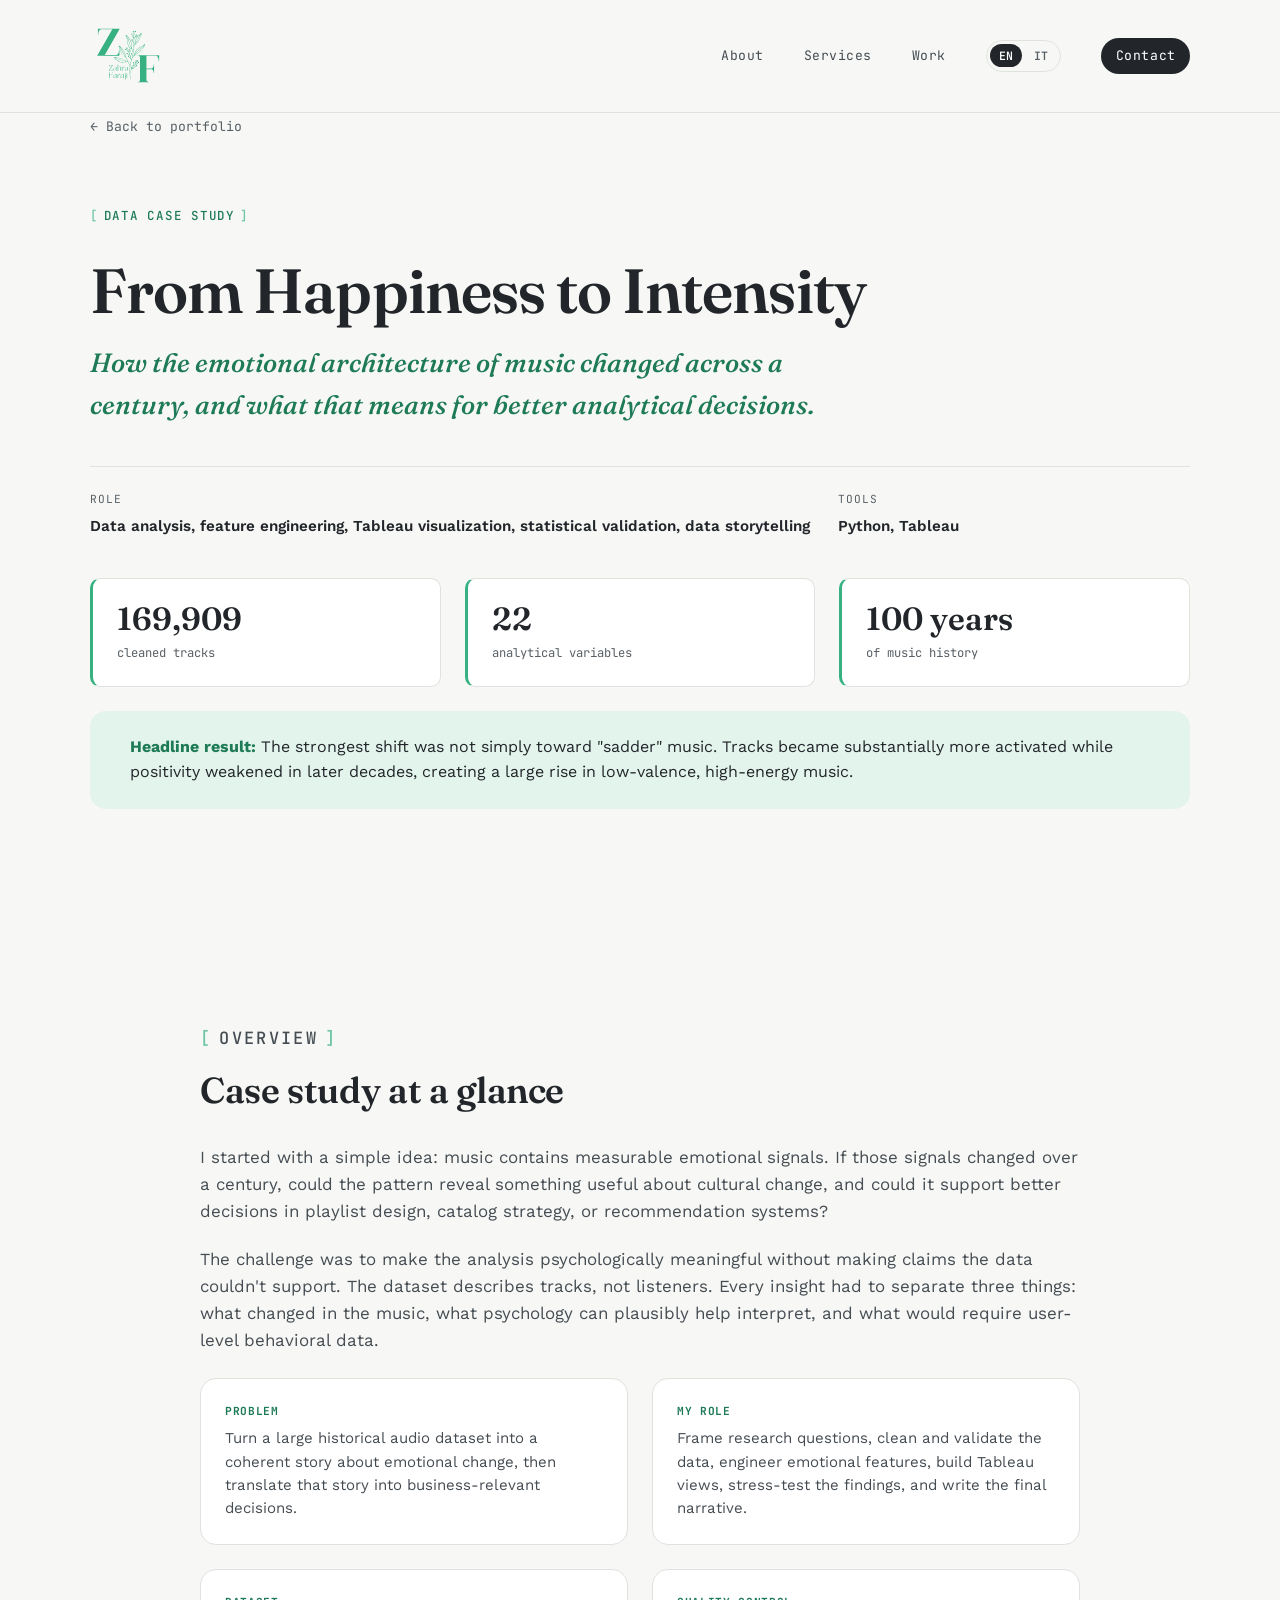
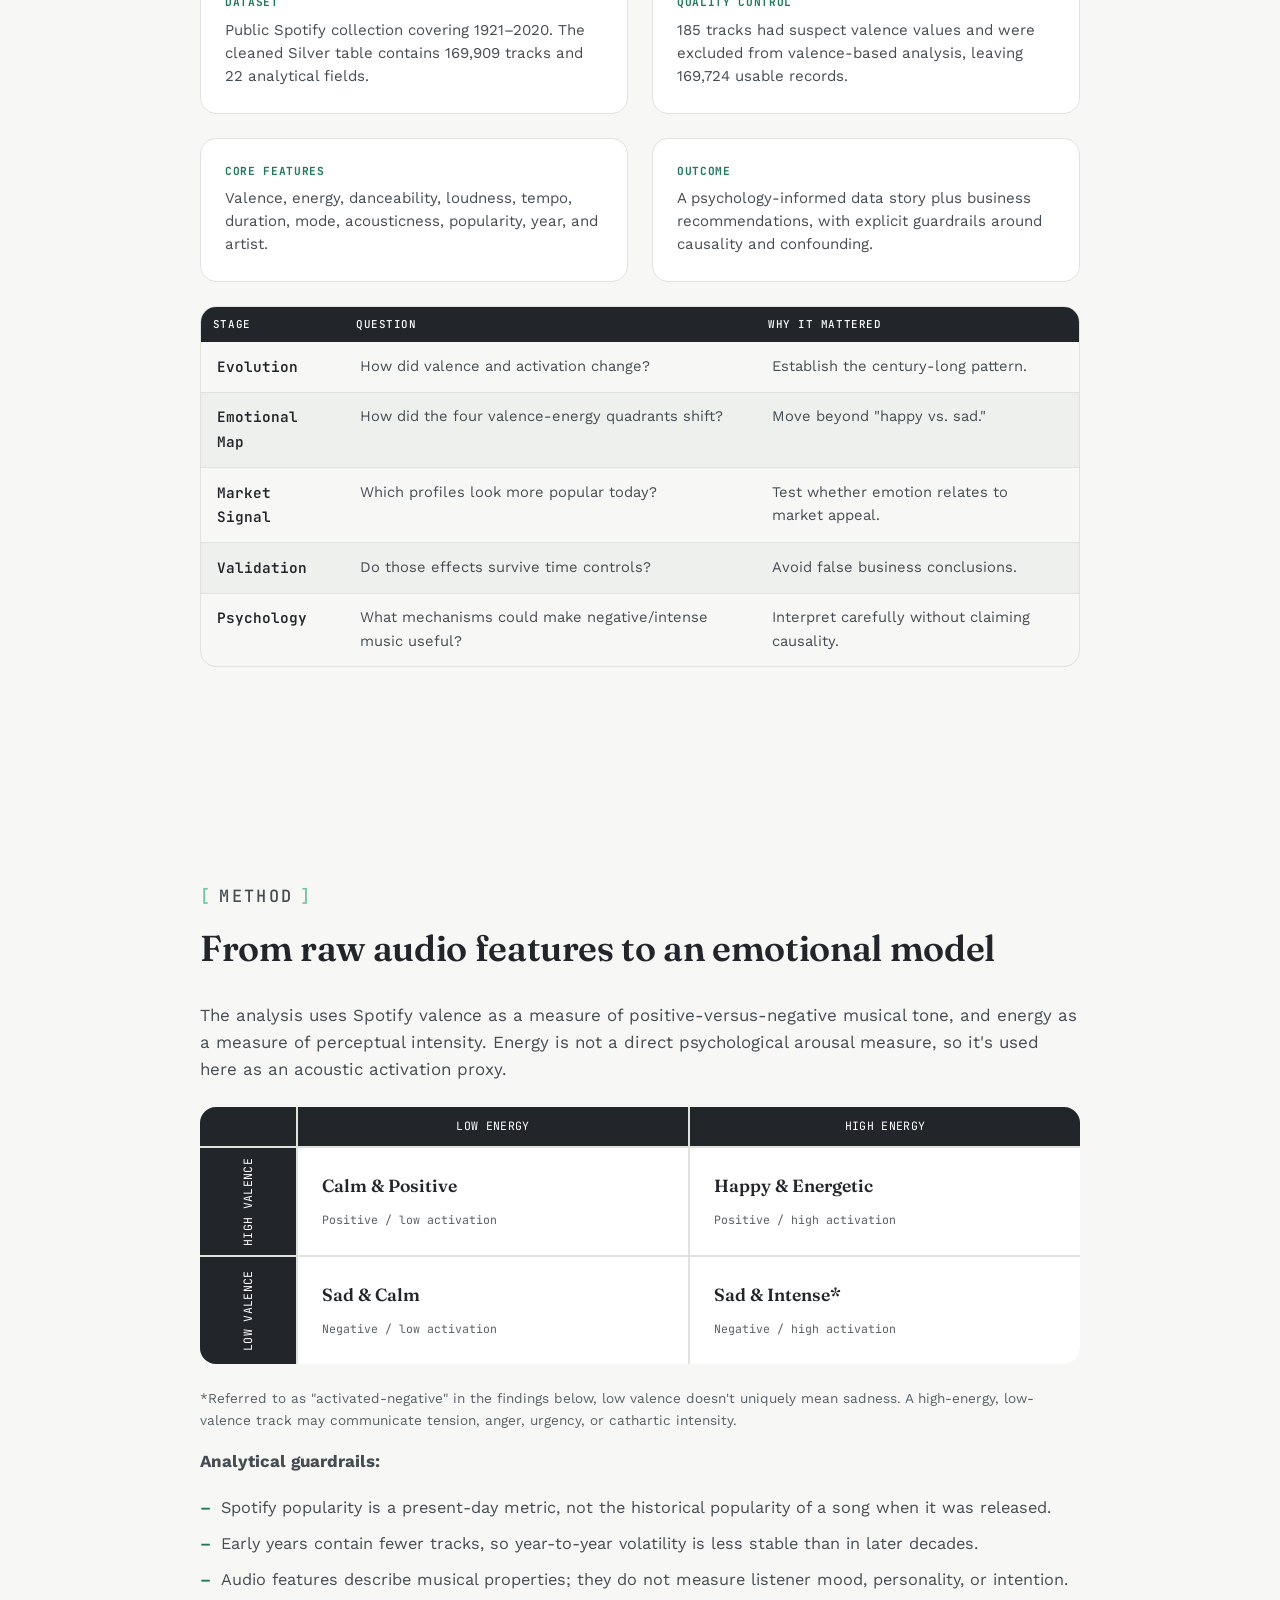
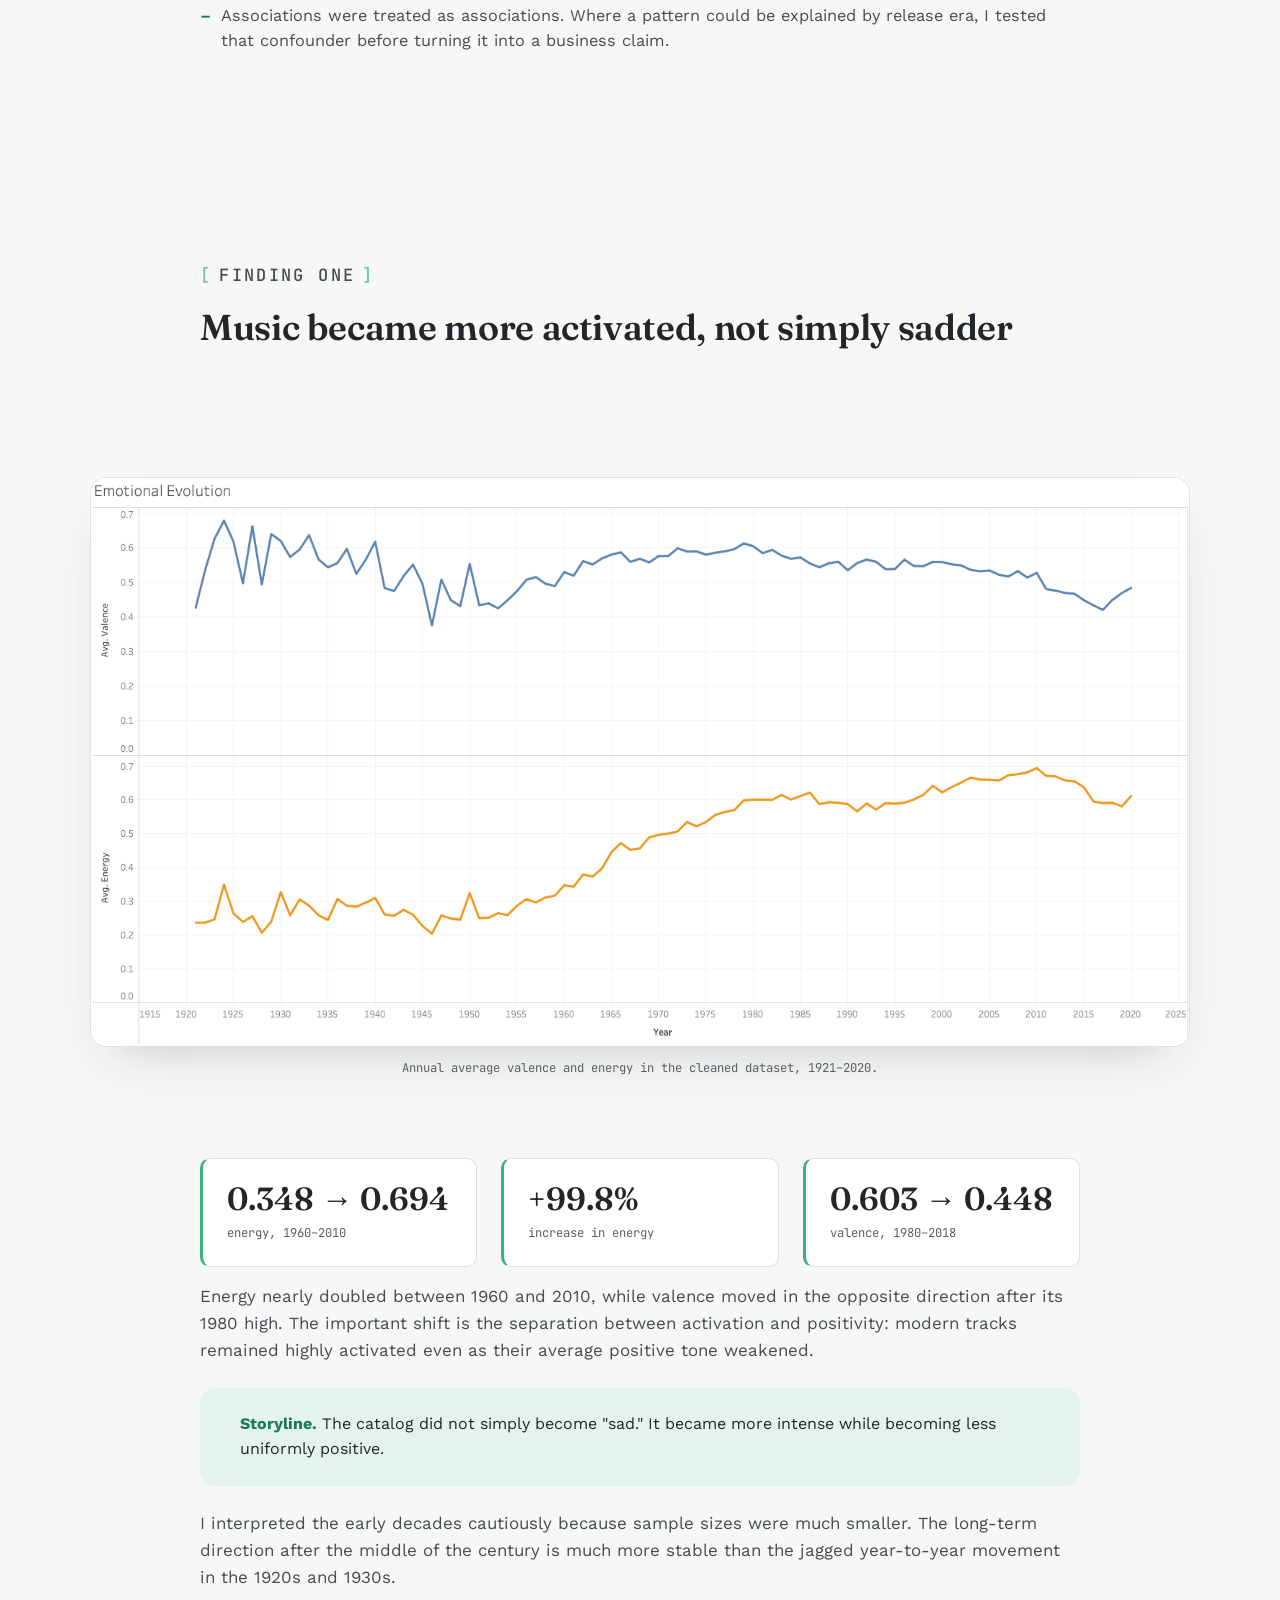
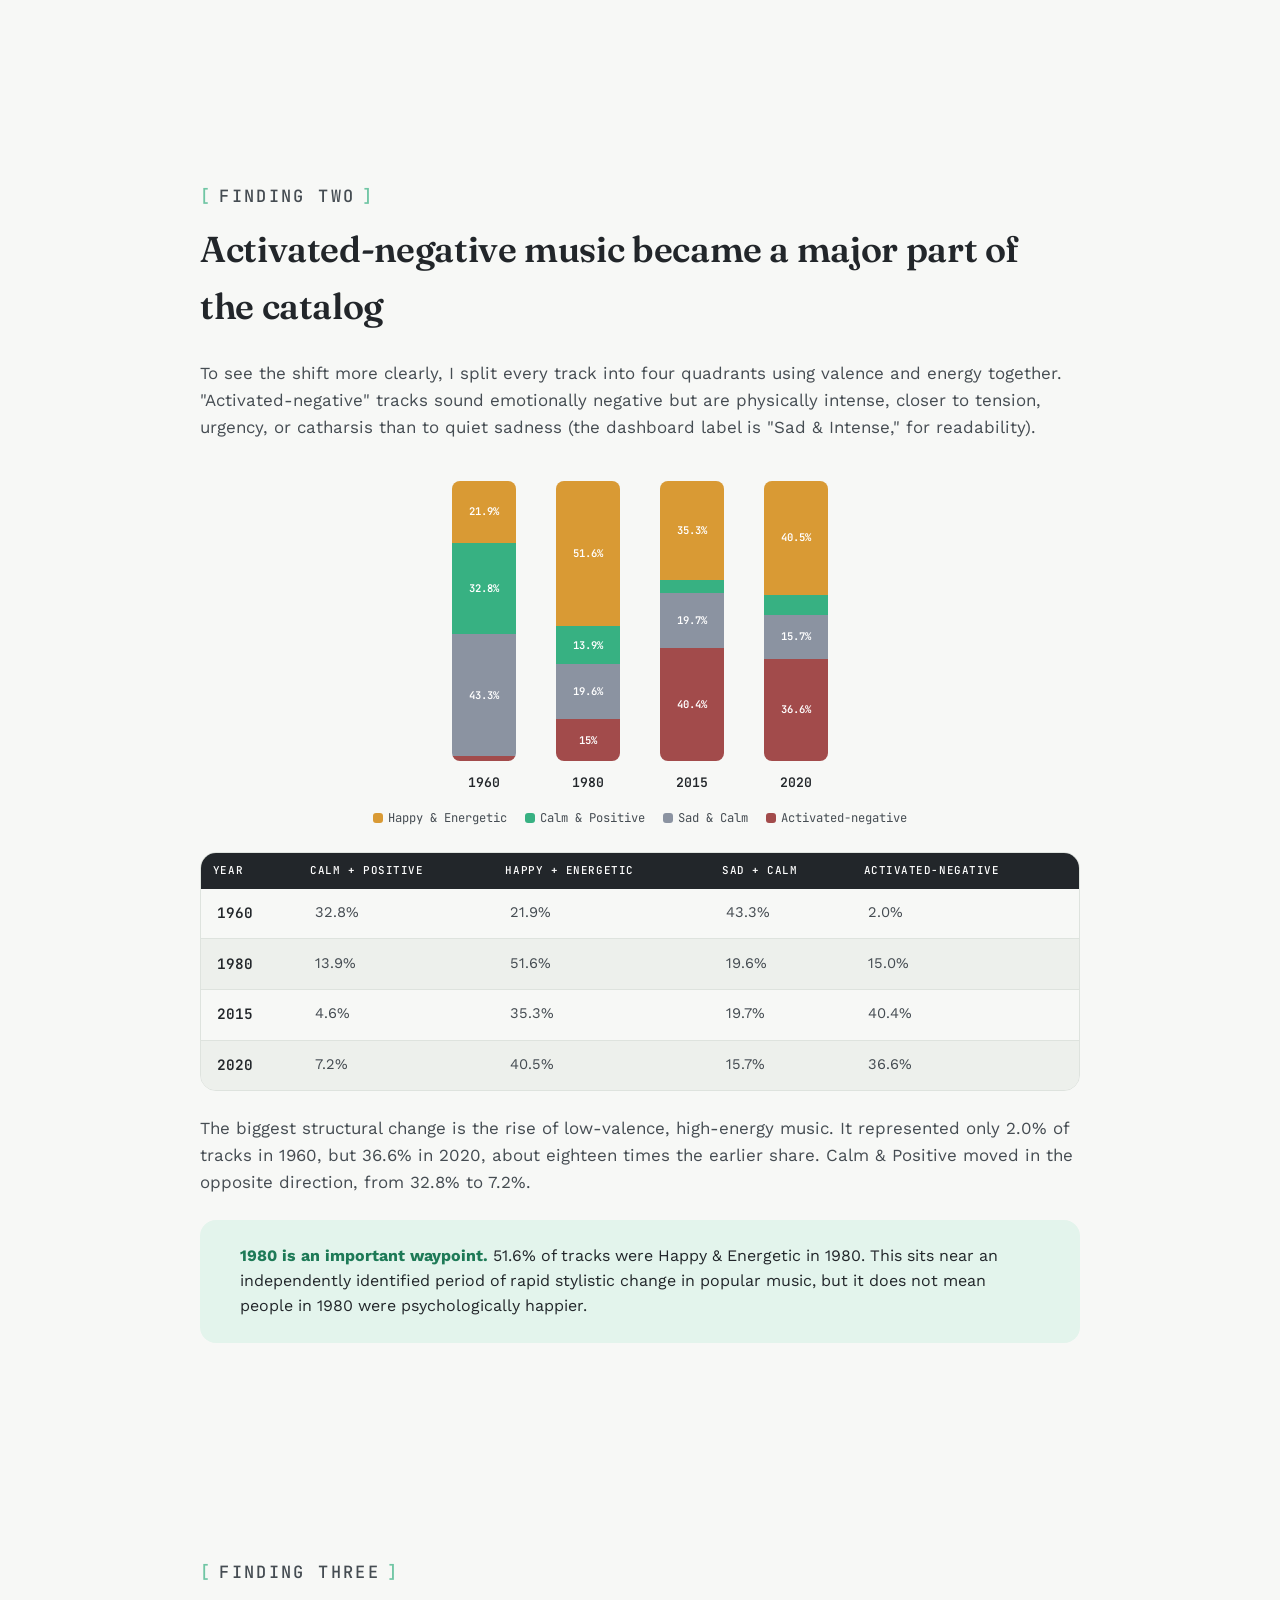
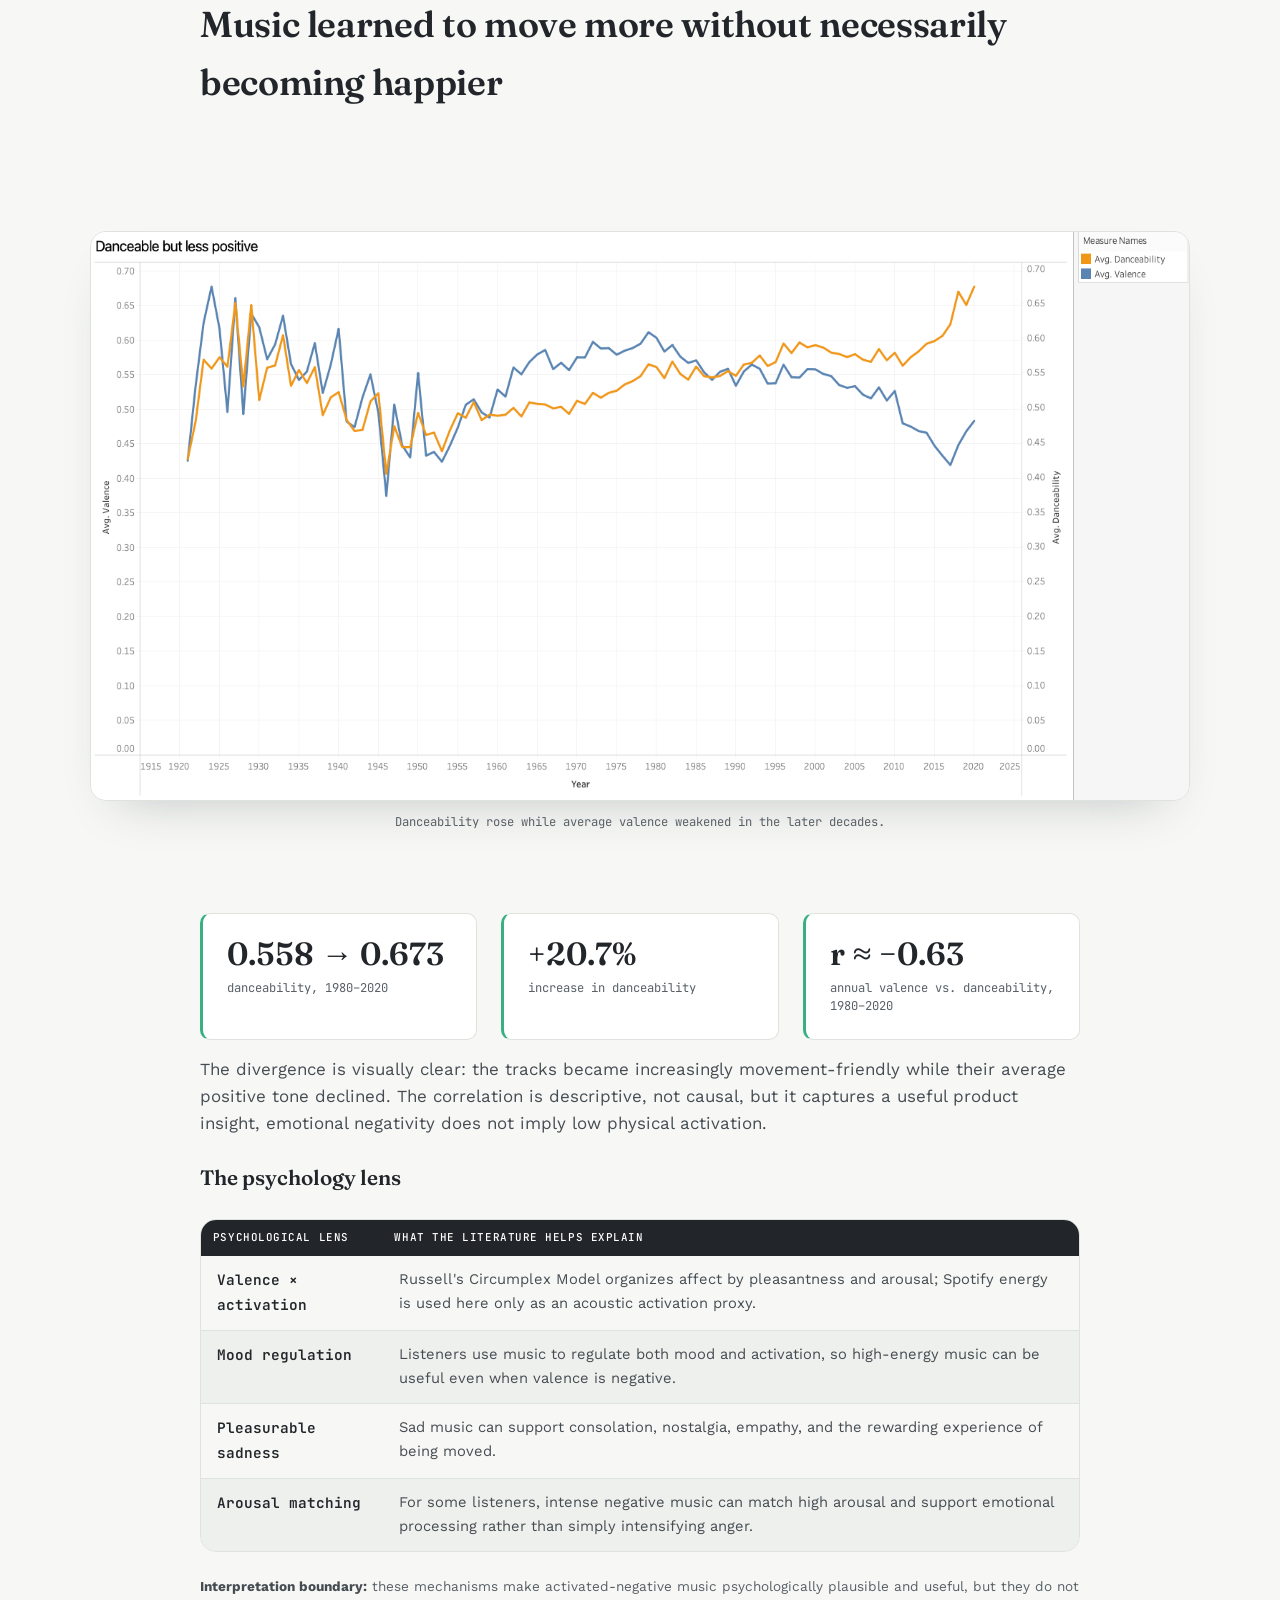
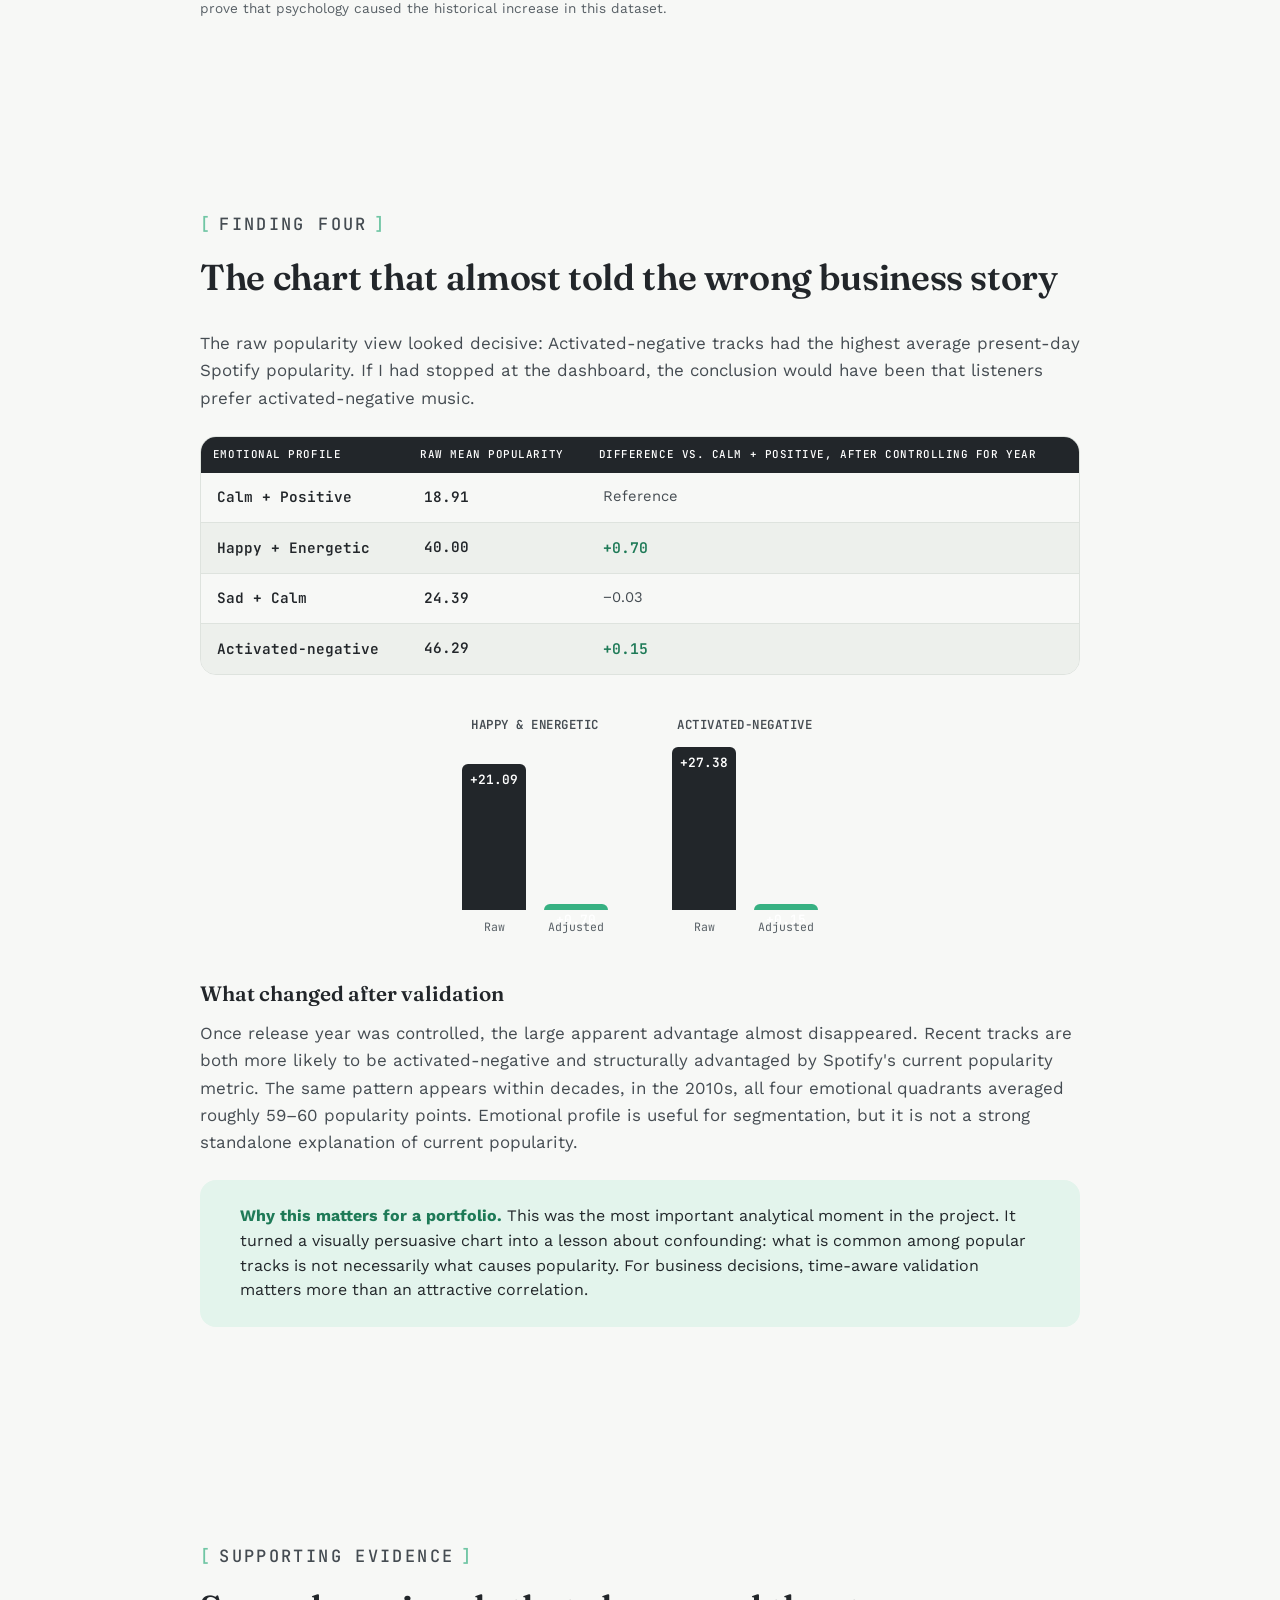
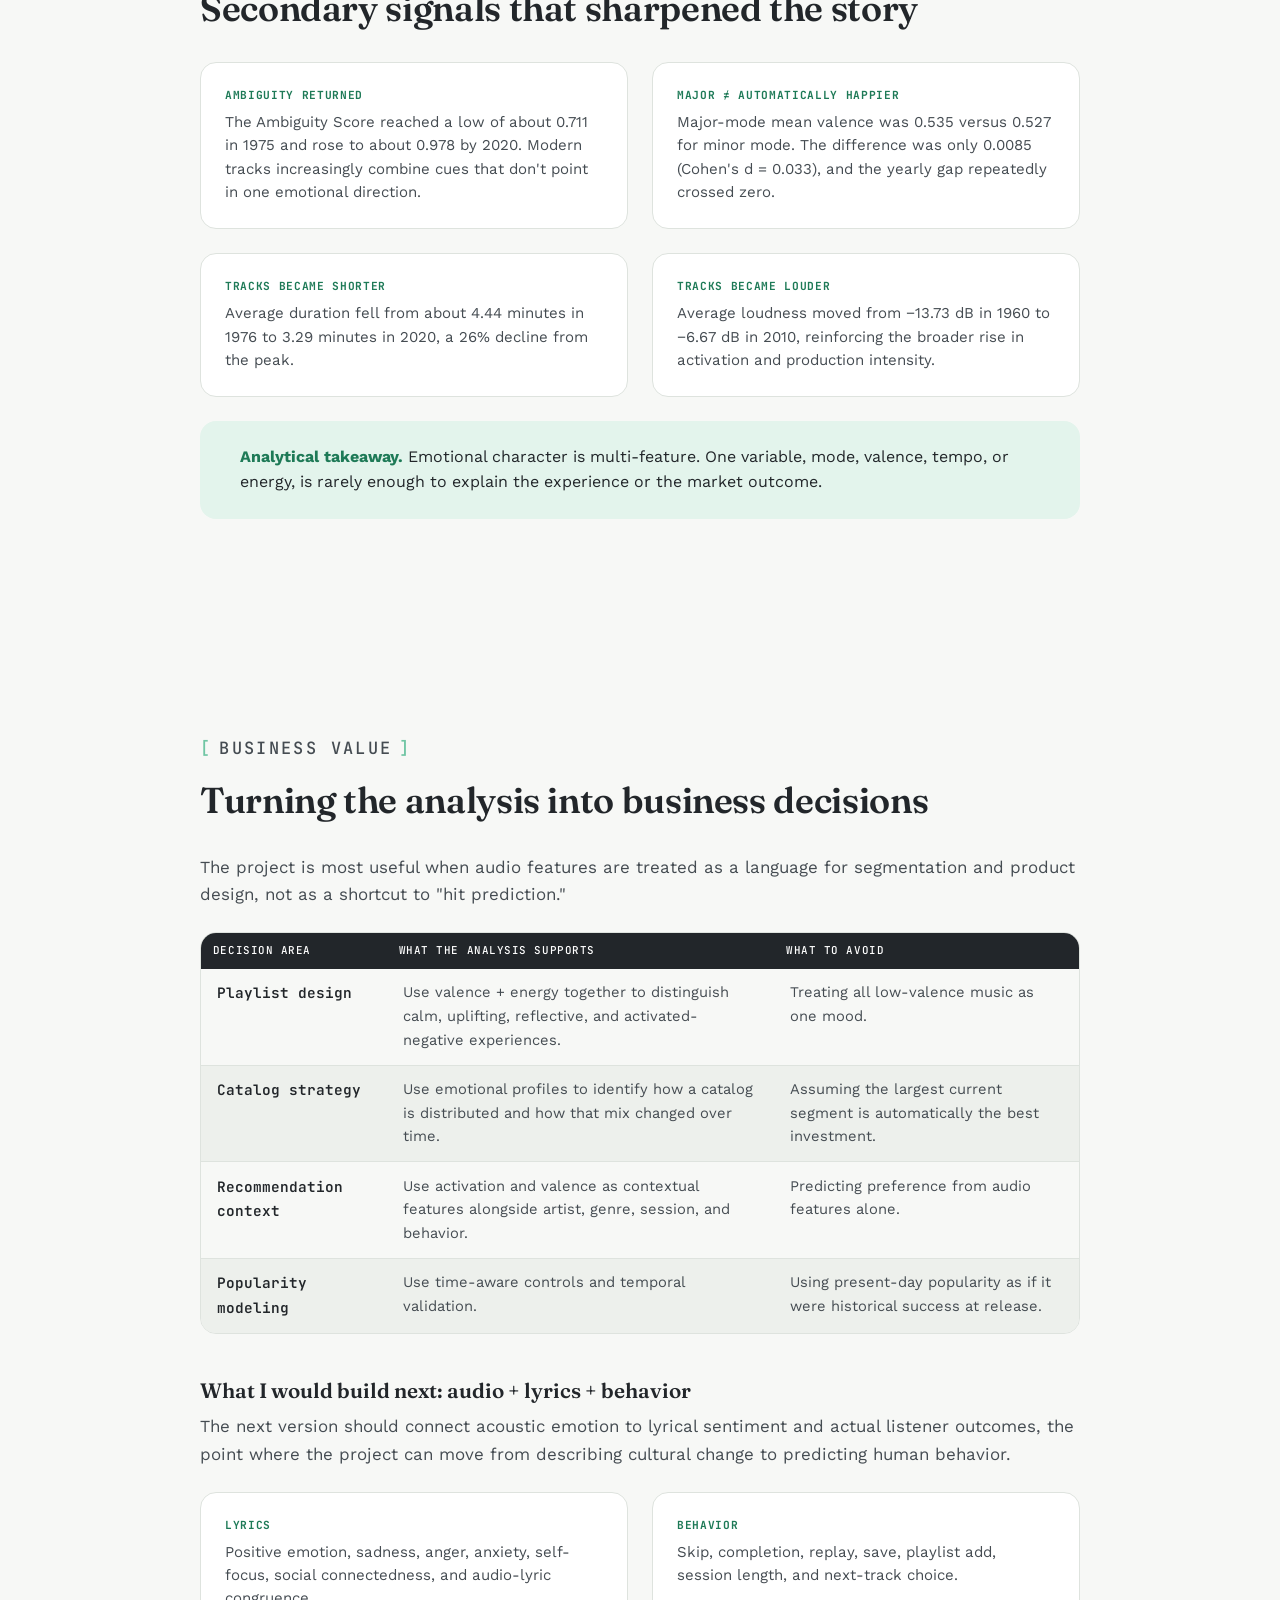
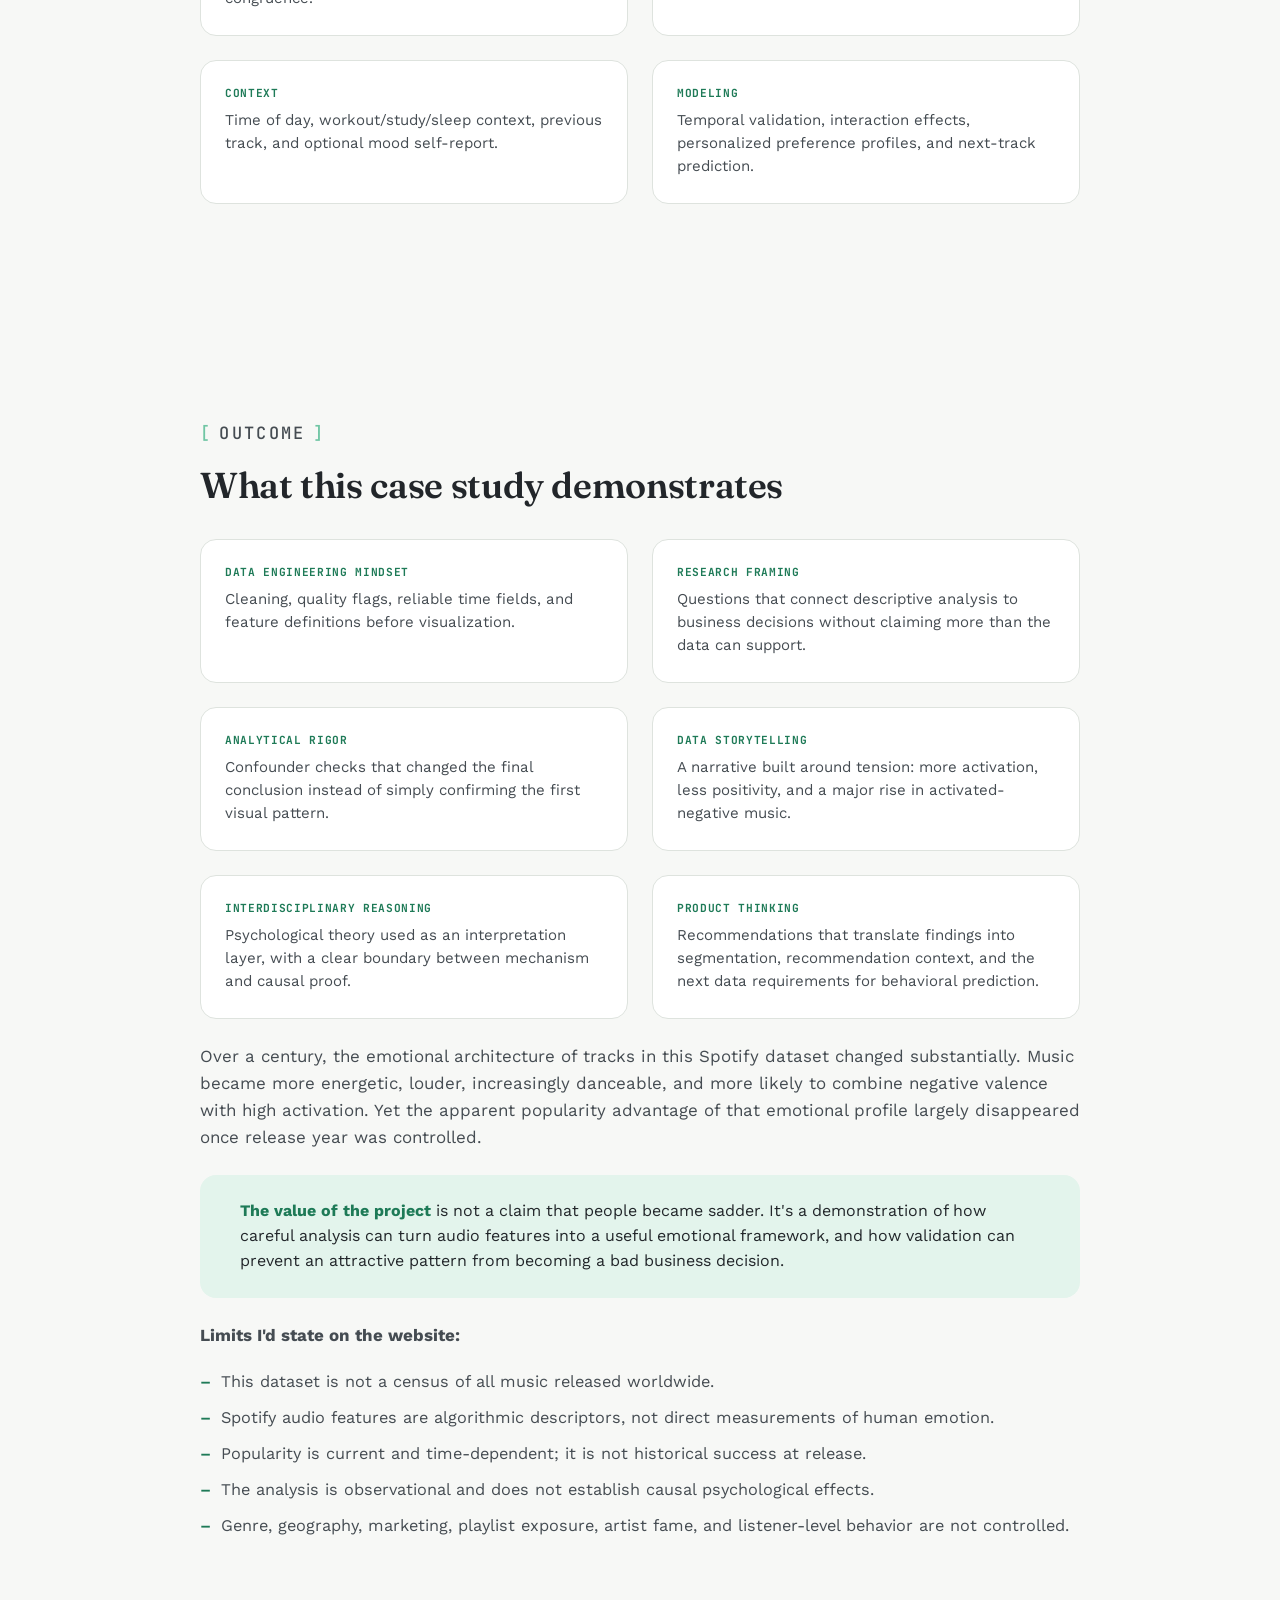
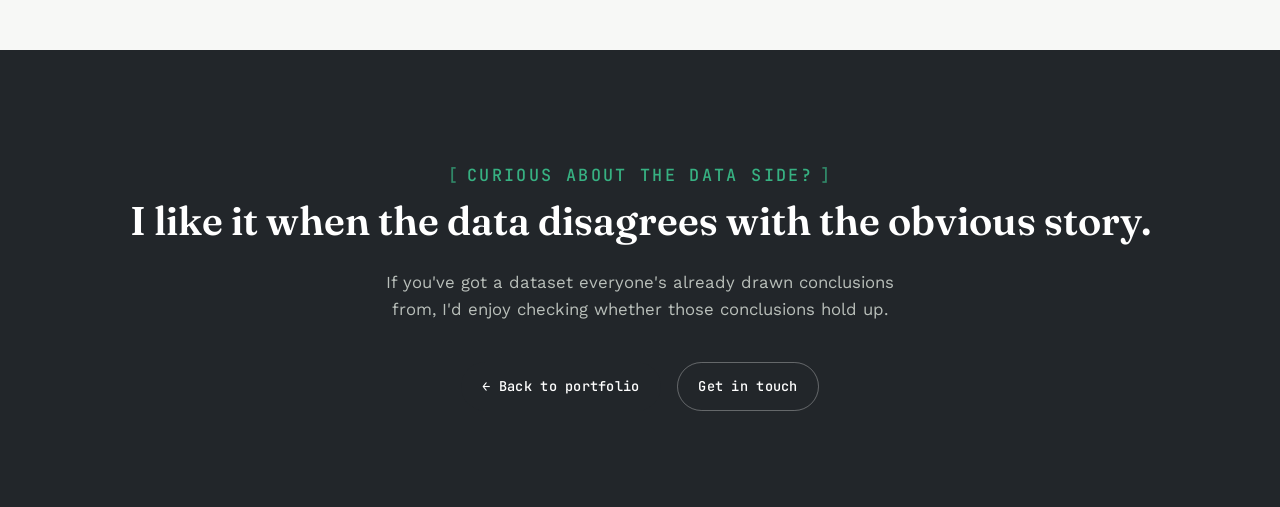
==== spotify-case-study.html @ 767cc5f0 "add files" ====
<!DOCTYPE html>
<html lang="en">
<head>
<meta charset="UTF-8">
<meta name="viewport" content="width=device-width, initial-scale=1.0">
<title>From Happiness to Intensity — Zahra Farajihormozi</title>
<meta name="description" content="Data case study: a century of Spotify audio features reveals how music's emotional profile changed, and why the obvious popularity story is wrong. By Zahra Farajihormozi.">
<link rel="preconnect" href="https://fonts.googleapis.com">
<link rel="preconnect" href="https://fonts.gstatic.com" crossorigin>
<link href="https://fonts.googleapis.com/css2?family=Fraunces:ital,opsz,wght@0,9..144,400;0,9..144,500;0,9..144,600;0,9..144,700;1,9..144,400;1,9..144,500&family=Work+Sans:wght@400;500;600;700&family=JetBrains+Mono:wght@400;500;600&family=Bonheur+Royale&display=swap" rel="stylesheet">
<link rel="stylesheet" href="css/style.css">
<link rel="stylesheet" href="css/case-study.css">
</head>
<body>

<header class="site-nav">
  <div class="nav-row">
    <a href="index.html" class="logo"><img src="images/personal-logo.svg" alt="Personal Logo"></a>
    <nav class="links" id="navLinks">
      <a href="index.html#about" data-lang="en">About</a>
      <a href="index.html#about" data-lang="it">Chi Sono</a>
      <a href="index.html#services" data-lang="en">Services</a>
      <a href="index.html#services" data-lang="it">Servizi</a>
      <a href="index.html#work" data-lang="en">Work</a>
      <a href="index.html#work" data-lang="it">Progetti</a>
      <div class="lang-switch" role="group" aria-label="Language / Lingua">
        <button type="button" class="lang-btn is-active" data-lang-btn="en" aria-pressed="true">EN</button>
        <button type="button" class="lang-btn" data-lang-btn="it" aria-pressed="false">IT</button>
      </div>
      <a href="index.html#contact" class="nav-cta" data-lang="en">Contact</a>
      <a href="index.html#contact" class="nav-cta" data-lang="it">Contatti</a>
    </nav>
    <button class="nav-toggle" id="navToggle" aria-label="Toggle menu" aria-expanded="false"><span></span></button>
  </div>
</header>

<main id="top">
<div class="case-wide back-row">
  <a href="index.html#work" class="back-link" data-lang="en">← Back to portfolio</a>
  <a href="index.html#work" class="back-link" data-lang="it">← Torna al portfolio</a>
</div>

<section class="case-hero">
  <div class="case-wide">
    <div data-lang="en">
      <p class="eyebrow">Data Case Study</p>
      <h1>From Happiness to Intensity</h1>
      <p class="case-dek">How the emotional architecture of music changed across a century, and what that means for better analytical decisions.</p>
      <div class="case-meta">
        <div><span>Role</span><strong>Data analysis, feature engineering, Tableau visualization, statistical validation, data storytelling</strong></div>
        <div><span>Tools</span><strong>Python, Tableau</strong></div>
      </div>
      <div class="data-stats">
        <div class="data-stat"><div class="num">169,909</div><div class="label">cleaned tracks</div></div>
        <div class="data-stat"><div class="num">22</div><div class="label">analytical variables</div></div>
        <div class="data-stat"><div class="num">100 years</div><div class="label">of music history</div></div>
      </div>
      <div class="callout">
        <strong>Headline result:</strong> The strongest shift was not simply toward "sadder" music. Tracks became substantially more activated while positivity weakened in later decades, creating a large rise in low-valence, high-energy music.
      </div>
    </div>
    <div data-lang="it">
      <p class="eyebrow">Caso di Studio sui Dati</p>
      <h1>Dalla Felicità all'Intensità</h1>
      <p class="case-dek">Come è cambiata l'architettura emotiva della musica nell'arco di un secolo, e cosa significa per decisioni analitiche migliori.</p>
      <div class="case-meta">
        <div><span>Ruolo</span><strong>Analisi Dati, feature engineering, visualizzazione Tableau, validazione statistica, data storytelling</strong></div>
        <div><span>Strumenti</span><strong>Python, Tableau</strong></div>
      </div>
      <div class="data-stats">
        <div class="data-stat"><div class="num">169.909</div><div class="label">brani puliti</div></div>
        <div class="data-stat"><div class="num">22</div><div class="label">variabili analitiche</div></div>
        <div class="data-stat"><div class="num">100 anni</div><div class="label">di storia della musica</div></div>
      </div>
      <div class="callout">
        <strong>Risultato principale:</strong> Il cambiamento più forte non è stato semplicemente verso una musica "più triste". I brani sono diventati molto più attivati mentre la positività si indeboliva nei decenni più recenti, creando una forte crescita della musica a bassa valence e alta energy.
      </div>
    </div>
  </div>
</section>
<!-- SECTION: OVERVIEW -->
<div class="case-article">
<section class="case-section" id="overview">
  <div data-lang="en">
    <p class="eyebrow">Overview</p>
    <h2>Case study at a glance</h2>
    <p>I started with a simple idea: music contains measurable emotional signals. If those signals changed over a century, could the pattern reveal something useful about cultural change, and could it support better decisions in playlist design, catalog strategy, or recommendation systems?</p>
    <p>The challenge was to make the analysis psychologically meaningful without making claims the data couldn't support. The dataset describes tracks, not listeners. Every insight had to separate three things: what changed in the music, what psychology can plausibly help interpret, and what would require user-level behavioral data.</p>
    <div class="info-grid">
      <div class="info-card"><h5>Problem</h5><p>Turn a large historical audio dataset into a coherent story about emotional change, then translate that story into business-relevant decisions.</p></div>
      <div class="info-card"><h5>My Role</h5><p>Frame research questions, clean and validate the data, engineer emotional features, build Tableau views, stress-test the findings, and write the final narrative.</p></div>
      <div class="info-card"><h5>Dataset</h5><p>Public Spotify collection covering 1921–2020. The cleaned Silver table contains 169,909 tracks and 22 analytical fields.</p></div>
      <div class="info-card"><h5>Quality Control</h5><p>185 tracks had suspect valence values and were excluded from valence-based analysis, leaving 169,724 usable records.</p></div>
      <div class="info-card"><h5>Core Features</h5><p>Valence, energy, danceability, loudness, tempo, duration, mode, acousticness, popularity, year, and artist.</p></div>
      <div class="info-card"><h5>Outcome</h5><p>A psychology-informed data story plus business recommendations, with explicit guardrails around causality and confounding.</p></div>
    </div>
    <div class="table-wrap">
      <table class="data-table">
        <thead><tr><th>Stage</th><th>Question</th><th>Why It Mattered</th></tr></thead>
        <tbody>
          <tr><td><strong>Evolution</strong></td><td>How did valence and activation change?</td><td>Establish the century-long pattern.</td></tr>
          <tr><td><strong>Emotional Map</strong></td><td>How did the four valence-energy quadrants shift?</td><td>Move beyond "happy vs. sad."</td></tr>
          <tr><td><strong>Market Signal</strong></td><td>Which profiles look more popular today?</td><td>Test whether emotion relates to market appeal.</td></tr>
          <tr><td><strong>Validation</strong></td><td>Do those effects survive time controls?</td><td>Avoid false business conclusions.</td></tr>
          <tr><td><strong>Psychology</strong></td><td>What mechanisms could make negative/intense music useful?</td><td>Interpret carefully without claiming causality.</td></tr>
        </tbody>
      </table>
    </div>
  </div>
  <div data-lang="it">
    <p class="eyebrow">Panoramica</p>
    <h2>Il caso di studio in breve</h2>
    <p>Sono partita da un'idea semplice: la musica contiene segnali emotivi misurabili. Se questi segnali fossero cambiati nell'arco di un secolo, lo schema avrebbe potuto rivelare qualcosa di utile sul cambiamento culturale, magari a supporto di decisioni migliori nella progettazione di playlist, nella strategia di catalogo o nei sistemi di raccomandazione.</p>
    <p>La sfida era rendere l'analisi psicologicamente significativa senza fare affermazioni che i dati non potessero sostenere. Il dataset descrive brani, non ascoltatori. Ogni risultato doveva quindi separare tre cose: cosa è cambiato nella musica, cosa la psicologia può plausibilmente aiutare a interpretare, e cosa richiederebbe dati comportamentali a livello di singolo utente.</p>
    <div class="info-grid">
      <div class="info-card"><h5>Problema</h5><p>Trasformare un ampio dataset audio storico in una storia coerente sul cambiamento emotivo, e tradurre quella storia in decisioni rilevanti per il business.</p></div>
      <div class="info-card"><h5>Il Mio Ruolo</h5><p>Definire le domande di ricerca, pulire e validare i dati, progettare le feature emotive, costruire le viste Tableau, mettere alla prova i risultati e scrivere la narrazione finale.</p></div>
      <div class="info-card"><h5>Dataset</h5><p>Raccolta pubblica Spotify che copre il periodo 1921–2020. La tabella Silver pulita contiene 169.909 brani e 22 campi analitici.</p></div>
      <div class="info-card"><h5>Controllo Qualità</h5><p>185 brani avevano valori di valence sospetti e sono stati esclusi dall'analisi basata sulla valence, lasciando 169.724 record utilizzabili.</p></div>
      <div class="info-card"><h5>Feature Principali</h5><p>Valence, energy, danceability, loudness, tempo, durata, mode, acousticness, popolarità, anno e artista.</p></div>
      <div class="info-card"><h5>Risultato</h5><p>Una storia sui dati informata dalla psicologia, insieme a raccomandazioni di business, con avvertenze esplicite su causalità e variabili confondenti.</p></div>
    </div>
    <div class="table-wrap">
      <table class="data-table">
        <thead><tr><th>Fase</th><th>Domanda</th><th>Perché Contava</th></tr></thead>
        <tbody>
          <tr><td><strong>Evoluzione</strong></td><td>Come sono cambiate valence e attivazione?</td><td>Stabilire lo schema di lungo periodo.</td></tr>
          <tr><td><strong>Mappa Emotiva</strong></td><td>Come sono cambiati i quattro quadranti valence-energy?</td><td>Andare oltre "felice vs triste".</td></tr>
          <tr><td><strong>Segnale di Mercato</strong></td><td>Quali profili sembrano più popolari oggi?</td><td>Verificare se l'emozione è legata al successo di mercato.</td></tr>
          <tr><td><strong>Validazione</strong></td><td>Questi effetti resistono al controllo del tempo?</td><td>Evitare conclusioni di business sbagliate.</td></tr>
          <tr><td><strong>Psicologia</strong></td><td>Quali meccanismi potrebbero rendere utile la musica negativa/intensa?</td><td>Interpretare con cautela senza rivendicare causalità.</td></tr>
        </tbody>
      </table>
    </div>
  </div>
</section>
</div>

<!-- SECTION: METHOD -->
<div class="case-article">
<section class="case-section" id="method">
  <div data-lang="en">
    <p class="eyebrow">Method</p>
    <h2>From raw audio features to an emotional model</h2>
    <p>The analysis uses Spotify valence as a measure of positive-versus-negative musical tone, and energy as a measure of perceptual intensity. Energy is not a direct psychological arousal measure, so it's used here as an acoustic activation proxy.</p>
    <div class="quad-framework" role="img" aria-label="Two by two framework: valence versus energy, with four quadrants Calm and Positive, Happy and Energetic, Sad and Calm, and Sad and Intense">
      <div class="qf-corner"></div>
      <div class="qf-axis-top">LOW ENERGY</div>
      <div class="qf-axis-top">HIGH ENERGY</div>
      <div class="qf-axis-left">HIGH VALENCE</div>
      <div class="qf-cell"><h5>Calm &amp; Positive</h5><span>Positive / low activation</span></div>
      <div class="qf-cell"><h5>Happy &amp; Energetic</h5><span>Positive / high activation</span></div>
      <div class="qf-axis-left">LOW VALENCE</div>
      <div class="qf-cell"><h5>Sad &amp; Calm</h5><span>Negative / low activation</span></div>
      <div class="qf-cell"><h5>Sad &amp; Intense*</h5><span>Negative / high activation</span></div>
    </div>
    <p style="font-size:.85rem;color:var(--slate);max-width:100%;">*Referred to as "activated-negative" in the findings below, low valence doesn't uniquely mean sadness. A high-energy, low-valence track may communicate tension, anger, urgency, or cathartic intensity.</p>
    <p><strong>Analytical guardrails:</strong></p>
    <ul class="plain-list">
      <li>Spotify popularity is a present-day metric, not the historical popularity of a song when it was released.</li>
      <li>Early years contain fewer tracks, so year-to-year volatility is less stable than in later decades.</li>
      <li>Audio features describe musical properties; they do not measure listener mood, personality, or intention.</li>
      <li>Associations were treated as associations. Where a pattern could be explained by release era, I tested that confounder before turning it into a business claim.</li>
    </ul>
  </div>
  <div data-lang="it">
    <p class="eyebrow">Metodo</p>
    <h2>Dalle audio feature grezze a un modello emotivo</h2>
    <p>L'analisi usa la valence di Spotify come misura del tono musicale positivo o negativo, e l'energy come misura dell'intensità percettiva. Energy non è una misura psicologica diretta dell'arousal, quindi viene usata qui come proxy acustico di attivazione.</p>
    <div class="quad-framework" role="img" aria-label="Schema 2x2: valence contro energy, con quattro quadranti Calm and Positive, Happy and Energetic, Sad and Calm, e Sad and Intense">
      <div class="qf-corner"></div>
      <div class="qf-axis-top">ENERGY BASSA</div>
      <div class="qf-axis-top">ENERGY ALTA</div>
      <div class="qf-axis-left">VALENCE ALTA</div>
      <div class="qf-cell"><h5>Calm &amp; Positive</h5><span>Positiva / bassa attivazione</span></div>
      <div class="qf-cell"><h5>Happy &amp; Energetic</h5><span>Positiva / alta attivazione</span></div>
      <div class="qf-axis-left">VALENCE BASSA</div>
      <div class="qf-cell"><h5>Sad &amp; Calm</h5><span>Negativa / bassa attivazione</span></div>
      <div class="qf-cell"><h5>Sad &amp; Intense*</h5><span>Negativa / alta attivazione</span></div>
    </div>
    <p style="font-size:.85rem;color:var(--slate);max-width:100%;">*Chiamato "activated-negative" nei risultati più avanti, una valence bassa non significa necessariamente tristezza. Un brano ad alta energy e bassa valence può comunicare tensione, rabbia, urgenza o intensità catartica.</p>
    <p><strong>Linee guida analitiche:</strong></p>
    <ul class="plain-list">
      <li>La popolarità Spotify è una metrica attuale, non la popolarità storica di un brano al momento della sua uscita.</li>
      <li>I primi anni contengono meno brani, quindi la volatilità anno su anno è meno stabile rispetto ai decenni successivi.</li>
      <li>Le audio feature descrivono proprietà musicali; non misurano l'umore, la personalità o le intenzioni dell'ascoltatore.</li>
      <li>Le associazioni sono state trattate come associazioni. Dove uno schema poteva essere spiegato dall'epoca di uscita, ho testato quella variabile confondente prima di trasformarlo in un'affermazione di business.</li>
    </ul>
  </div>
</section>
</div>

<!-- SECTION: FINDING1 -->
<div class="case-article">
<section class="case-section" id="finding1">
  <div data-lang="en">
    <p class="eyebrow">Finding One</p>
    <h2>Music became more activated, not simply sadder</h2>
  </div>
  <div data-lang="it">
    <p class="eyebrow">Prima Scoperta</p>
    <h2>La musica è diventata più attivata, non semplicemente più triste</h2>
  </div>
</section>
</div>

<div class="case-wide">
  <figure class="case-figure">
    <img src="images/case-study-spotify/emotional-evaluation.png" alt="Line chart of average valence and energy by year, 1921-2020" width="1200" height="570" loading="lazy">
    <figcaption data-lang="en">Annual average valence and energy in the cleaned dataset, 1921–2020.</figcaption>
    <figcaption data-lang="it">Valence ed energy medie annuali nel dataset pulito, 1921–2020.</figcaption>
  </figure>
</div>

<div class="case-article">
<section class="case-section" style="border-top:none;padding-top:var(--sp-4);">
  <div data-lang="en">
    <div class="data-stats">
      <div class="data-stat"><div class="num">0.348 → 0.694</div><div class="label">energy, 1960–2010</div></div>
      <div class="data-stat"><div class="num">+99.8%</div><div class="label">increase in energy</div></div>
      <div class="data-stat"><div class="num">0.603 → 0.448</div><div class="label">valence, 1980–2018</div></div>
    </div>
    <p>Energy nearly doubled between 1960 and 2010, while valence moved in the opposite direction after its 1980 high. The important shift is the separation between activation and positivity: modern tracks remained highly activated even as their average positive tone weakened.</p>
    <div class="callout"><strong>Storyline.</strong> The catalog did not simply become "sad." It became more intense while becoming less uniformly positive.</div>
    <p>I interpreted the early decades cautiously because sample sizes were much smaller. The long-term direction after the middle of the century is much more stable than the jagged year-to-year movement in the 1920s and 1930s.</p>
  </div>
  <div data-lang="it">
    <div class="data-stats">
      <div class="data-stat"><div class="num">0,348 → 0,694</div><div class="label">energy, 1960–2010</div></div>
      <div class="data-stat"><div class="num">+99,8%</div><div class="label">aumento dell'energy</div></div>
      <div class="data-stat"><div class="num">0,603 → 0,448</div><div class="label">valence, 1980–2018</div></div>
    </div>
    <p>L'energy è quasi raddoppiata tra il 1960 e il 2010, mentre la valence si è mossa nella direzione opposta dopo il suo picco del 1980. Il cambiamento importante è la separazione tra attivazione e positività: i brani moderni sono rimasti molto attivati anche mentre il loro tono positivo medio si indeboliva.</p>
    <div class="callout"><strong>Storyline.</strong> Il catalogo non è semplicemente diventato "triste". È diventato più intenso, diventando allo stesso tempo meno uniformemente positivo.</div>
    <p>Ho interpretato i primi decenni con cautela perché i campioni erano molto più piccoli. La direzione di lungo periodo dopo la metà del secolo è molto più stabile del movimento irregolare anno su anno degli anni '20 e '30.</p>
  </div>
</section>
</div>
<!-- SECTION: FINDING2 -->
<div class="case-article"> 
<section class="case-section" id="finding2">
  <div data-lang="en">
    <p class="eyebrow">Finding Two</p>
    <h2>Activated-negative music became a major part of the catalog</h2>
    <p>To see the shift more clearly, I split every track into four quadrants using valence and energy together. "Activated-negative" tracks sound emotionally negative but are physically intense, closer to tension, urgency, or catharsis than to quiet sadness (the dashboard label is "Sad &amp; Intense," for readability).</p>
  </div>
  <div data-lang="it">
    <p class="eyebrow">Seconda Scoperta</p>
    <h2>La musica activated-negative è diventata una parte importante del catalogo</h2>
    <p>Per vedere il cambiamento più chiaramente, ho diviso ogni brano in quattro quadranti combinando valence ed energy. I brani "activated-negative" suonano emotivamente negativi ma sono fisicamente intensi, più vicini a tensione, urgenza o catarsi che a una tristezza silenziosa (l'etichetta sulla dashboard è "Sad &amp; Intense", per leggibilità).</p>
  </div>

  <div class="quad-chart" role="img" aria-label="Stacked bar chart showing the four emotional quadrants' share of tracks in 1960, 1980, 2015, and 2020">
    <div class="quad-col">
      <div class="quad-bar">
        <div class="quad-seg happy" style="height:21.9%">21.9%</div>
        <div class="quad-seg calm" style="height:32.8%">32.8%</div>
        <div class="quad-seg sadcalm" style="height:43.3%">43.3%</div>
        <div class="quad-seg sadintense" style="height:2.0%"></div>
      </div>
      <span class="quad-year">1960</span>
    </div>
    <div class="quad-col">
      <div class="quad-bar">
        <div class="quad-seg happy" style="height:51.6%">51.6%</div>
        <div class="quad-seg calm" style="height:13.9%">13.9%</div>
        <div class="quad-seg sadcalm" style="height:19.6%">19.6%</div>
        <div class="quad-seg sadintense" style="height:15.0%">15%</div>
      </div>
      <span class="quad-year">1980</span>
    </div>
    <div class="quad-col">
      <div class="quad-bar">
        <div class="quad-seg happy" style="height:35.3%">35.3%</div>
        <div class="quad-seg calm" style="height:4.6%"></div>
        <div class="quad-seg sadcalm" style="height:19.7%">19.7%</div>
        <div class="quad-seg sadintense" style="height:40.4%">40.4%</div>
      </div>
      <span class="quad-year">2015</span>
    </div>
    <div class="quad-col">
      <div class="quad-bar">
        <div class="quad-seg happy" style="height:40.5%">40.5%</div>
        <div class="quad-seg calm" style="height:7.2%"></div>
        <div class="quad-seg sadcalm" style="height:15.7%">15.7%</div>
        <div class="quad-seg sadintense" style="height:36.6%">36.6%</div>
      </div>
      <span class="quad-year">2020</span>
    </div>
  </div>
  <div class="quad-legend" aria-hidden="true">
    <span><i class="happy"></i>Happy &amp; Energetic</span>
    <span><i class="calm"></i>Calm &amp; Positive</span>
    <span><i class="sadcalm"></i>Sad &amp; Calm</span>
    <span><i class="sadintense"></i>Activated-negative</span>
  </div>

  <div data-lang="en">
    <div class="table-wrap">
      <table class="data-table">
        <thead><tr><th>Year</th><th>Calm + Positive</th><th>Happy + Energetic</th><th>Sad + Calm</th><th>Activated-negative</th></tr></thead>
        <tbody>
          <tr><td><strong>1960</strong></td><td>32.8%</td><td>21.9%</td><td>43.3%</td><td>2.0%</td></tr>
          <tr><td><strong>1980</strong></td><td>13.9%</td><td>51.6%</td><td>19.6%</td><td>15.0%</td></tr>
          <tr><td><strong>2015</strong></td><td>4.6%</td><td>35.3%</td><td>19.7%</td><td>40.4%</td></tr>
          <tr><td><strong>2020</strong></td><td>7.2%</td><td>40.5%</td><td>15.7%</td><td>36.6%</td></tr>
        </tbody>
      </table>
    </div>
    <p>The biggest structural change is the rise of low-valence, high-energy music. It represented only 2.0% of tracks in 1960, but 36.6% in 2020, about eighteen times the earlier share. Calm &amp; Positive moved in the opposite direction, from 32.8% to 7.2%.</p>
    <div class="callout"><strong>1980 is an important waypoint.</strong> 51.6% of tracks were Happy &amp; Energetic in 1980. This sits near an independently identified period of rapid stylistic change in popular music, but it does not mean people in 1980 were psychologically happier.</div>
  </div>
  <div data-lang="it">
    <div class="table-wrap">
      <table class="data-table">
        <thead><tr><th>Anno</th><th>Calm + Positive</th><th>Happy + Energetic</th><th>Sad + Calm</th><th>Activated-negative</th></tr></thead>
        <tbody>
          <tr><td><strong>1960</strong></td><td>32,8%</td><td>21,9%</td><td>43,3%</td><td>2,0%</td></tr>
          <tr><td><strong>1980</strong></td><td>13,9%</td><td>51,6%</td><td>19,6%</td><td>15,0%</td></tr>
          <tr><td><strong>2015</strong></td><td>4,6%</td><td>35,3%</td><td>19,7%</td><td>40,4%</td></tr>
          <tr><td><strong>2020</strong></td><td>7,2%</td><td>40,5%</td><td>15,7%</td><td>36,6%</td></tr>
        </tbody>
      </table>
    </div>
    <p>Il cambiamento strutturale più grande è la crescita della musica a bassa valence e alta energy. Rappresentava solo il 2,0% dei brani nel 1960, ma il 36,6% nel 2020, circa diciotto volte la quota precedente. Calm &amp; Positive si è mossa nella direzione opposta, dal 32,8% al 7,2%.</p>
    <div class="callout"><strong>Il 1980 è un punto di passaggio importante.</strong> Il 51,6% dei brani era Happy &amp; Energetic nel 1980. Questo si colloca vicino a un periodo di rapido cambiamento stilistico nella musica popolare identificato in modo indipendente, ma non significa che le persone nel 1980 fossero psicologicamente più felici.</div>
  </div>
</section>
</div>
<!-- SECTION: FINDING3 -->
<div class="case-article">
<section class="case-section" id="finding3">
  <div data-lang="en">
    <p class="eyebrow">Finding Three</p>
    <h2>Music learned to move more without necessarily becoming happier</h2>
  </div>
  <div data-lang="it">
    <p class="eyebrow">Terza Scoperta</p>
    <h2>La musica ha imparato a muoversi di più senza diventare necessariamente più felice</h2>
  </div>
</section>
</div>

<div class="case-wide">
  <figure class="case-figure">
    <img src="images/case-study-spotify/danceability.png" alt="Line chart of average valence and danceability by year, 1921-2020" width="1200" height="570" loading="lazy">
    <figcaption data-lang="en">Danceability rose while average valence weakened in the later decades.</figcaption>
    <figcaption data-lang="it">La danceability è aumentata mentre la valence media si è indebolita nei decenni più recenti.</figcaption>
  </figure>
</div>

<div class="case-article">
<section class="case-section" style="border-top:none;padding-top:var(--sp-4);">
  <div data-lang="en">
    <div class="data-stats">
      <div class="data-stat"><div class="num">0.558 → 0.673</div><div class="label">danceability, 1980–2020</div></div>
      <div class="data-stat"><div class="num">+20.7%</div><div class="label">increase in danceability</div></div>
      <div class="data-stat"><div class="num">r ≈ −0.63</div><div class="label">annual valence vs. danceability, 1980–2020</div></div>
    </div>
    <p>The divergence is visually clear: the tracks became increasingly movement-friendly while their average positive tone declined. The correlation is descriptive, not causal, but it captures a useful product insight, emotional negativity does not imply low physical activation.</p>
    <h3 style="font-family:var(--font-display);font-size:1.3rem;margin:var(--sp-3) 0 .6em;">The psychology lens</h3>
    <div class="table-wrap">
      <table class="data-table">
        <thead><tr><th>Psychological Lens</th><th>What the Literature Helps Explain</th></tr></thead>
        <tbody>
          <tr><td><strong>Valence × activation</strong></td><td>Russell's Circumplex Model organizes affect by pleasantness and arousal; Spotify energy is used here only as an acoustic activation proxy.</td></tr>
          <tr><td><strong>Mood regulation</strong></td><td>Listeners use music to regulate both mood and activation, so high-energy music can be useful even when valence is negative.</td></tr>
          <tr><td><strong>Pleasurable sadness</strong></td><td>Sad music can support consolation, nostalgia, empathy, and the rewarding experience of being moved.</td></tr>
          <tr><td><strong>Arousal matching</strong></td><td>For some listeners, intense negative music can match high arousal and support emotional processing rather than simply intensifying anger.</td></tr>
        </tbody>
      </table>
    </div>
    <p style="font-size:.85rem;color:var(--slate);"><strong style="color:var(--ink-soft);">Interpretation boundary:</strong> these mechanisms make activated-negative music psychologically plausible and useful, but they do not prove that psychology caused the historical increase in this dataset.</p>
  </div>
  <div data-lang="it">
    <div class="data-stats">
      <div class="data-stat"><div class="num">0,558 → 0,673</div><div class="label">danceability, 1980–2020</div></div>
      <div class="data-stat"><div class="num">+20,7%</div><div class="label">aumento della danceability</div></div>
      <div class="data-stat"><div class="num">r ≈ −0,63</div><div class="label">valence vs. danceability annuale, 1980–2020</div></div>
    </div>
    <p>La divergenza è visivamente chiara: i brani sono diventati sempre più adatti al movimento mentre il loro tono positivo medio calava. La correlazione è descrittiva, non causale, ma coglie un'intuizione di prodotto utile, la negatività emotiva non implica una bassa attivazione fisica.</p>
    <h3 style="font-family:var(--font-display);font-size:1.3rem;margin:var(--sp-3) 0 .6em;">La lente psicologica</h3>
    <div class="table-wrap">
      <table class="data-table">
        <thead><tr><th>Lente Psicologica</th><th>Cosa Aiuta a Spiegare la Letteratura</th></tr></thead>
        <tbody>
          <tr><td><strong>Valence × attivazione</strong></td><td>Il Circumplex Model di Russell organizza l'affetto secondo piacevolezza e arousal; l'energy di Spotify è usata qui solo come proxy acustico di attivazione.</td></tr>
          <tr><td><strong>Regolazione dell'umore</strong></td><td>Gli ascoltatori usano la musica per regolare sia l'umore che l'attivazione, quindi la musica ad alta energy può essere utile anche quando la valence è negativa.</td></tr>
          <tr><td><strong>Tristezza piacevole</strong></td><td>La musica triste può favorire consolazione, nostalgia, empatia e la gratificante esperienza di "essere commossi".</td></tr>
          <tr><td><strong>Arousal matching</strong></td><td>Per alcuni ascoltatori, la musica negativa intensa può corrispondere a un arousal elevato e supportare l'elaborazione emotiva invece di intensificare semplicemente la rabbia.</td></tr>
        </tbody>
      </table>
    </div>
    <p style="font-size:.85rem;color:var(--slate);"><strong style="color:var(--ink-soft);">Confine interpretativo:</strong> questi meccanismi rendono la musica activated-negative psicologicamente plausibile e utile, ma non dimostrano che la psicologia abbia causato l'aumento storico osservato in questo dataset.</p>
  </div>
</section>
</div>

<!-- SECTION: FINDING4 -->
<div class="case-article">
<section class="case-section" id="finding4">
  <div data-lang="en">
    <p class="eyebrow">Finding Four</p>
    <h2>The chart that almost told the wrong business story</h2>
    <p>The raw popularity view looked decisive: Activated-negative tracks had the highest average present-day Spotify popularity. If I had stopped at the dashboard, the conclusion would have been that listeners prefer activated-negative music.</p>

    <div class="table-wrap">
      <table class="data-table">
        <thead><tr><th>Emotional Profile</th><th>Raw Mean Popularity</th><th>Difference vs. Calm + Positive, After Controlling for Year</th></tr></thead>
        <tbody>
          <tr><td><strong>Calm + Positive</strong></td><td class="num">18.91</td><td>Reference</td></tr>
          <tr><td><strong>Happy + Energetic</strong></td><td class="num">40.00</td><td class="pos">+0.70</td></tr>
          <tr><td><strong>Sad + Calm</strong></td><td class="num">24.39</td><td>−0.03</td></tr>
          <tr><td><strong>Activated-negative</strong></td><td class="num">46.29</td><td class="pos">+0.15</td></tr>
        </tbody>
      </table>
    </div>

    <div class="compare-chart" role="img" aria-label="Bar chart comparing raw popularity advantage to year-adjusted advantage for two emotional quadrants versus Calm and Positive">
      <div class="compare-group">
        <h4>Happy &amp; Energetic</h4>
        <div class="compare-bars">
          <div class="compare-bar"><div class="fill raw" style="height:77%">+21.09</div><span class="tag">Raw</span></div>
          <div class="compare-bar"><div class="fill adjusted" style="height:6px">+0.70</div><span class="tag">Adjusted</span></div>
        </div>
      </div>
      <div class="compare-group">
        <h4>Activated-negative</h4>
        <div class="compare-bars">
          <div class="compare-bar"><div class="fill raw" style="height:100%">+27.38</div><span class="tag">Raw</span></div>
          <div class="compare-bar"><div class="fill adjusted" style="height:6px">+0.15</div><span class="tag">Adjusted</span></div>
        </div>
      </div>
    </div>

    <h3 style="font-family:var(--font-display);font-size:1.3rem;margin:var(--sp-4) 0 .5em;">What changed after validation</h3>
    <p>Once release year was controlled, the large apparent advantage almost disappeared. Recent tracks are both more likely to be activated-negative and structurally advantaged by Spotify's current popularity metric. The same pattern appears within decades, in the 2010s, all four emotional quadrants averaged roughly 59–60 popularity points. Emotional profile is useful for segmentation, but it is not a strong standalone explanation of current popularity.</p>

    <div class="callout"><strong>Why this matters for a portfolio.</strong> This was the most important analytical moment in the project. It turned a visually persuasive chart into a lesson about confounding: what is common among popular tracks is not necessarily what causes popularity. For business decisions, time-aware validation matters more than an attractive correlation.</div>
  </div>
  <div data-lang="it">
    <p class="eyebrow">Quarta Scoperta</p>
    <h2>Il grafico che ha quasi raccontato la storia di business sbagliata</h2>
    <p>La vista sulla popolarità grezza sembrava decisiva: i brani activated-negative avevano la popolarità media attuale più alta su Spotify. Se mi fossi fermata alla dashboard, la conclusione sarebbe stata che gli ascoltatori preferiscono la musica activated-negative.</p>

    <div class="table-wrap">
      <table class="data-table">
        <thead><tr><th>Profilo Emotivo</th><th>Popolarità Media Grezza</th><th>Differenza vs. Calm + Positive, Dopo il Controllo per Anno</th></tr></thead>
        <tbody>
          <tr><td><strong>Calm + Positive</strong></td><td class="num">18,91</td><td>Riferimento</td></tr>
          <tr><td><strong>Happy + Energetic</strong></td><td class="num">40,00</td><td class="pos">+0,70</td></tr>
          <tr><td><strong>Sad + Calm</strong></td><td class="num">24,39</td><td>−0,03</td></tr>
          <tr><td><strong>Activated-negative</strong></td><td class="num">46,29</td><td class="pos">+0,15</td></tr>
        </tbody>
      </table>
    </div>

    <div class="compare-chart" role="img" aria-label="Grafico a barre che confronta il vantaggio di popolarità grezzo con quello corretto per anno, per due quadranti emotivi rispetto a Calm and Positive">
      <div class="compare-group">
        <h4>Happy &amp; Energetic</h4>
        <div class="compare-bars">
          <div class="compare-bar"><div class="fill raw" style="height:77%">+21,09</div><span class="tag">Grezzo</span></div>
          <div class="compare-bar"><div class="fill adjusted" style="height:6px">+0,70</div><span class="tag">Corretto</span></div>
        </div>
      </div>
      <div class="compare-group">
        <h4>Activated-negative</h4>
        <div class="compare-bars">
          <div class="compare-bar"><div class="fill raw" style="height:100%">+27,38</div><span class="tag">Grezzo</span></div>
          <div class="compare-bar"><div class="fill adjusted" style="height:6px">+0,15</div><span class="tag">Corretto</span></div>
        </div>
      </div>
    </div>

    <h3 style="font-family:var(--font-display);font-size:1.3rem;margin:var(--sp-4) 0 .5em;">Cosa è cambiato dopo la validazione</h3>
    <p>Una volta controllato l'anno di uscita, il grande vantaggio apparente è quasi scomparso. I brani recenti hanno più probabilità di essere activated-negative e sono strutturalmente avvantaggiati dall'attuale metrica di popolarità di Spotify. Lo stesso schema appare all'interno dei singoli decenni, negli anni 2010, tutti e quattro i quadranti emotivi avevano in media circa 59–60 punti di popolarità. Il profilo emotivo è utile per la segmentazione, ma non è una spiegazione autonoma solida della popolarità attuale.</p>

    <div class="callout"><strong>Perché questo conta per un portfolio.</strong> Questo è stato il momento analitico più importante del progetto. Ha trasformato un grafico visivamente persuasivo in una lezione sulle variabili confondenti: ciò che è comune tra i brani popolari non è necessariamente ciò che causa la popolarità. Per le decisioni di business, una validazione consapevole del tempo conta più di una correlazione attraente.</div>
  </div>
</section>
</div>
<!-- SECTION: EVIDENCE -->
<div class="case-article">
<section class="case-section" id="evidence">
  <div data-lang="en">
    <p class="eyebrow">Supporting Evidence</p>
    <h2>Secondary signals that sharpened the story</h2>
    <div class="info-grid">
      <div class="info-card"><h5>Ambiguity Returned</h5><p>The Ambiguity Score reached a low of about 0.711 in 1975 and rose to about 0.978 by 2020. Modern tracks increasingly combine cues that don't point in one emotional direction.</p></div>
      <div class="info-card"><h5>Major ≠ Automatically Happier</h5><p>Major-mode mean valence was 0.535 versus 0.527 for minor mode. The difference was only 0.0085 (Cohen's d = 0.033), and the yearly gap repeatedly crossed zero.</p></div>
      <div class="info-card"><h5>Tracks Became Shorter</h5><p>Average duration fell from about 4.44 minutes in 1976 to 3.29 minutes in 2020, a 26% decline from the peak.</p></div>
      <div class="info-card"><h5>Tracks Became Louder</h5><p>Average loudness moved from −13.73 dB in 1960 to −6.67 dB in 2010, reinforcing the broader rise in activation and production intensity.</p></div>
    </div>
    <div class="callout"><strong>Analytical takeaway.</strong> Emotional character is multi-feature. One variable, mode, valence, tempo, or energy, is rarely enough to explain the experience or the market outcome.</div>
  </div>
  <div data-lang="it">
    <p class="eyebrow">Prove a Supporto</p>
    <h2>Segnali secondari che hanno affinato la storia</h2>
    <div class="info-grid">
      <div class="info-card"><h5>L'Ambiguità È Tornata</h5><p>L'Ambiguity Score ha raggiunto un minimo di circa 0,711 nel 1975 ed è salito a circa 0,978 nel 2020. I brani moderni combinano sempre più spesso segnali che non puntano in un'unica direzione emotiva.</p></div>
      <div class="info-card"><h5>Maggiore ≠ Automaticamente Più Felice</h5><p>La valence media del modo maggiore era 0,535 contro 0,527 del modo minore. La differenza era solo 0,0085 (Cohen's d = 0,033), e il divario annuale attraversava ripetutamente lo zero.</p></div>
      <div class="info-card"><h5>I Brani Sono Diventati Più Corti</h5><p>La durata media è scesa da circa 4,44 minuti nel 1976 a 3,29 minuti nel 2020, un calo del 26% rispetto al picco.</p></div>
      <div class="info-card"><h5>I Brani Sono Diventati Più Forti</h5><p>Il loudness medio è passato da −13,73 dB nel 1960 a −6,67 dB nel 2010, rafforzando la crescita più ampia di attivazione e intensità produttiva.</p></div>
    </div>
    <div class="callout"><strong>Conclusione analitica.</strong> Il carattere emotivo è multi-feature. Una sola variabile, mode, valence, tempo o energy, raramente basta a spiegare l'esperienza o il risultato di mercato.</div>
  </div>
</section>
</div>

<!-- SECTION: BUSINESS -->
<div class="case-article">
<section class="case-section" id="business">
  <div data-lang="en">
    <p class="eyebrow">Business Value</p>
    <h2>Turning the analysis into business decisions</h2>
    <p>The project is most useful when audio features are treated as a language for segmentation and product design, not as a shortcut to "hit prediction."</p>
    <div class="table-wrap">
      <table class="data-table">
        <thead><tr><th>Decision Area</th><th>What the Analysis Supports</th><th>What to Avoid</th></tr></thead>
        <tbody>
          <tr><td><strong>Playlist design</strong></td><td>Use valence + energy together to distinguish calm, uplifting, reflective, and activated-negative experiences.</td><td>Treating all low-valence music as one mood.</td></tr>
          <tr><td><strong>Catalog strategy</strong></td><td>Use emotional profiles to identify how a catalog is distributed and how that mix changed over time.</td><td>Assuming the largest current segment is automatically the best investment.</td></tr>
          <tr><td><strong>Recommendation context</strong></td><td>Use activation and valence as contextual features alongside artist, genre, session, and behavior.</td><td>Predicting preference from audio features alone.</td></tr>
          <tr><td><strong>Popularity modeling</strong></td><td>Use time-aware controls and temporal validation.</td><td>Using present-day popularity as if it were historical success at release.</td></tr>
        </tbody>
      </table>
    </div>
    <h3 style="font-family:var(--font-display);font-size:1.3rem;margin:var(--sp-4) 0 .3em;">What I would build next: audio + lyrics + behavior</h3>
    <p>The next version should connect acoustic emotion to lyrical sentiment and actual listener outcomes, the point where the project can move from describing cultural change to predicting human behavior.</p>
    <div class="info-grid">
      <div class="info-card"><h5>Lyrics</h5><p>Positive emotion, sadness, anger, anxiety, self-focus, social connectedness, and audio-lyric congruence.</p></div>
      <div class="info-card"><h5>Behavior</h5><p>Skip, completion, replay, save, playlist add, session length, and next-track choice.</p></div>
      <div class="info-card"><h5>Context</h5><p>Time of day, workout/study/sleep context, previous track, and optional mood self-report.</p></div>
      <div class="info-card"><h5>Modeling</h5><p>Temporal validation, interaction effects, personalized preference profiles, and next-track prediction.</p></div>
    </div>
  </div>
  <div data-lang="it">
    <p class="eyebrow">Valore per il Business</p>
    <h2>Trasformare l'analisi in decisioni di business</h2>
    <p>Il progetto è più utile quando le audio feature sono trattate come un linguaggio per la segmentazione e il product design, non come una scorciatoia per "prevedere un successo".</p>
    <div class="table-wrap">
      <table class="data-table">
        <thead><tr><th>Area Decisionale</th><th>Cosa Supporta l'Analisi</th><th>Cosa Evitare</th></tr></thead>
        <tbody>
          <tr><td><strong>Progettazione playlist</strong></td><td>Usare valence + energy insieme per distinguere esperienze calme, positive, riflessive e activated-negative.</td><td>Trattare tutta la musica a bassa valence come un unico mood.</td></tr>
          <tr><td><strong>Strategia di catalogo</strong></td><td>Usare i profili emotivi per capire come è distribuito un catalogo e come quel mix è cambiato nel tempo.</td><td>Assumere che il segmento attualmente più grande sia automaticamente il miglior investimento.</td></tr>
          <tr><td><strong>Contesto di raccomandazione</strong></td><td>Usare attivazione e valence come feature di contesto insieme ad artista, genere, sessione e comportamento.</td><td>Prevedere le preferenze usando solo le audio feature.</td></tr>
          <tr><td><strong>Modellazione della popolarità</strong></td><td>Usare controlli e validazione temporale.</td><td>Usare la popolarità attuale come se fosse il successo storico al momento dell'uscita.</td></tr>
        </tbody>
      </table>
    </div>
    <h3 style="font-family:var(--font-display);font-size:1.3rem;margin:var(--sp-4) 0 .3em;">Cosa costruirei dopo: audio + testi + comportamento</h3>
    <p>La prossima versione dovrebbe collegare l'emozione acustica al sentiment dei testi e ai risultati reali degli ascoltatori, il punto in cui il progetto può passare dal descrivere il cambiamento culturale al prevedere il comportamento umano.</p>
    <div class="info-grid">
      <div class="info-card"><h5>Testi</h5><p>Emozione positiva, tristezza, rabbia, ansia, focus su di sé, connessione sociale e congruenza audio-testo.</p></div>
      <div class="info-card"><h5>Comportamento</h5><p>Skip, completamento, riascolto, salvataggio, aggiunta a playlist, durata della sessione e scelta del brano successivo.</p></div>
      <div class="info-card"><h5>Contesto</h5><p>Ora del giorno, contesto allenamento/studio/sonno, brano precedente e auto-dichiarazione facoltativa dell'umore.</p></div>
      <div class="info-card"><h5>Modellazione</h5><p>Validazione temporale, effetti di interazione, profili di preferenza personalizzati e previsione del brano successivo.</p></div>
    </div>
  </div>
</section>
</div>

<!-- SECTION: OUTCOME -->
<div class="case-article">
<section class="case-section" id="outcome">
  <div data-lang="en">
    <p class="eyebrow">Outcome</p>
    <h2>What this case study demonstrates</h2>
    <div class="info-grid">
      <div class="info-card"><h5>Data Engineering Mindset</h5><p>Cleaning, quality flags, reliable time fields, and feature definitions before visualization.</p></div>
      <div class="info-card"><h5>Research Framing</h5><p>Questions that connect descriptive analysis to business decisions without claiming more than the data can support.</p></div>
      <div class="info-card"><h5>Analytical Rigor</h5><p>Confounder checks that changed the final conclusion instead of simply confirming the first visual pattern.</p></div>
      <div class="info-card"><h5>Data Storytelling</h5><p>A narrative built around tension: more activation, less positivity, and a major rise in activated-negative music.</p></div>
      <div class="info-card"><h5>Interdisciplinary Reasoning</h5><p>Psychological theory used as an interpretation layer, with a clear boundary between mechanism and causal proof.</p></div>
      <div class="info-card"><h5>Product Thinking</h5><p>Recommendations that translate findings into segmentation, recommendation context, and the next data requirements for behavioral prediction.</p></div>
    </div>
    <p>Over a century, the emotional architecture of tracks in this Spotify dataset changed substantially. Music became more energetic, louder, increasingly danceable, and more likely to combine negative valence with high activation. Yet the apparent popularity advantage of that emotional profile largely disappeared once release year was controlled.</p>
    <div class="callout"><strong>The value of the project</strong> is not a claim that people became sadder. It's a demonstration of how careful analysis can turn audio features into a useful emotional framework, and how validation can prevent an attractive pattern from becoming a bad business decision.</div>
    <p><strong>Limits I'd state on the website:</strong></p>
    <ul class="plain-list">
      <li>This dataset is not a census of all music released worldwide.</li>
      <li>Spotify audio features are algorithmic descriptors, not direct measurements of human emotion.</li>
      <li>Popularity is current and time-dependent; it is not historical success at release.</li>
      <li>The analysis is observational and does not establish causal psychological effects.</li>
      <li>Genre, geography, marketing, playlist exposure, artist fame, and listener-level behavior are not controlled.</li>
    </ul>
  </div>
  <div data-lang="it">
    <p class="eyebrow">Risultato</p>
    <h2>Cosa dimostra questo caso di studio</h2>
    <div class="info-grid">
      <div class="info-card"><h5>Mentalità da Data Engineer</h5><p>Pulizia, flag di qualità, campi temporali affidabili e definizioni delle feature prima della visualizzazione.</p></div>
      <div class="info-card"><h5>Impostazione della Ricerca</h5><p>Domande che collegano l'analisi descrittiva alle decisioni di business senza affermare più di quanto i dati possano sostenere.</p></div>
      <div class="info-card"><h5>Rigore Analitico</h5><p>Controlli sulle variabili confondenti che hanno cambiato la conclusione finale invece di limitarsi a confermare il primo schema visivo.</p></div>
      <div class="info-card"><h5>Data Storytelling</h5><p>Una narrazione costruita attorno a una tensione: più attivazione, meno positività, e una forte crescita della musica activated-negative.</p></div>
      <div class="info-card"><h5>Ragionamento Interdisciplinare</h5><p>Teoria psicologica usata come livello di interpretazione, con un confine chiaro tra meccanismo e prova causale.</p></div>
      <div class="info-card"><h5>Product Thinking</h5><p>Raccomandazioni che traducono i risultati in segmentazione, contesto di raccomandazione e i prossimi dati necessari per la previsione comportamentale.</p></div>
    </div>
    <p>Nell'arco di un secolo, l'architettura emotiva dei brani in questo dataset Spotify è cambiata in modo sostanziale. La musica è diventata più energica, più forte, sempre più danceable, e più incline a combinare valence negativa con alta attivazione. Eppure l'apparente vantaggio di popolarità di quel profilo emotivo è in gran parte scomparso una volta controllato l'anno di uscita.</p>
    <div class="callout"><strong>Il valore del progetto</strong> non è l'affermazione che le persone siano diventate più tristi. È la dimostrazione di come un'analisi attenta possa trasformare le audio feature in un framework emotivo utile, e di come la validazione possa evitare che uno schema attraente diventi una decisione di business sbagliata.</div>
    <p><strong>Limiti che dichiarerei sul sito:</strong></p>
    <ul class="plain-list">
      <li>Questo dataset non è un censimento di tutta la musica pubblicata nel mondo.</li>
      <li>Le audio feature di Spotify sono descrittori algoritmici, non misurazioni dirette dell'emozione umana.</li>
      <li>La popolarità è attuale e dipendente dal tempo; non è il successo storico al momento dell'uscita.</li>
      <li>L'analisi è osservazionale e non stabilisce effetti psicologici causali.</li>
      <li>Genere, geografia, marketing, esposizione in playlist, fama dell'artista e comportamento a livello di singolo ascoltatore non sono controllati.</li>
    </ul>
  </div>
</section>
</div>
</main>
<!-- SECTION: CTA -->
<section class="case-cta">
  <div class="case-wide">
    <div data-lang="en">
      <p class="eyebrow" style="color:var(--teal)">Curious About the Data Side?</p>
      <h2>I like it when the data disagrees with the obvious story.</h2>
      <p>If you've got a dataset everyone's already drawn conclusions from, I'd enjoy checking whether those conclusions hold up.</p>
      <div class="hero-cta">
        <a href="index.html#work" class="btn btn-solid">← Back to portfolio</a>
        <a href="index.html#contact" class="btn btn-outline">Get in touch</a>
      </div>
    </div>
    <div data-lang="it">
      <p class="eyebrow" style="color:var(--teal)">Curioso del Lato Dati?</p>
      <h2>Mi piace quando i dati contraddicono la storia ovvia.</h2>
      <p>Se hai un dataset da cui tutti hanno già tratto conclusioni, mi piacerebbe verificare se quelle conclusioni resistono davvero.</p>
      <div class="hero-cta">
        <a href="index.html#work" class="btn btn-solid">← Torna al portfolio</a>
        <a href="index.html#contact" class="btn btn-outline">Contattami</a>
      </div>
    </div>
  </div>
</section>

<script src="script.js" defer></script>
</body>
</html>
---- css/style.css ----
:root{
    /* ---- color tokens ---- */
    --ink:#22262A;
    --ink-soft:#454C52;
    --slate:#586066;
    --paper:#F7F8F6;
    --paper-alt:#EDF0EC;
    --card:#FFFFFF;
    --line:#DEE3DE;
    --teal:#37B182;
    --teal-deep:#1E7A57;
    --teal-pale:#E3F4EC;
    --teal-glow:rgba(55,177,130,.20);

    /* ---- type ---- */
    --font-display:'Fraunces', serif;
    --font-script:'Bonheur Royale', cursive;
    --font-body:'Work Sans', sans-serif;
    --font-mono:'JetBrains Mono', monospace;

    /* ---- spacing scale ---- */
    --sp-1:.5rem;
    --sp-2:1rem;
    --sp-3:1.5rem;
    --sp-4:2.5rem;
    --sp-5:4rem;
    --sp-6:6rem;
    --sp-7:8rem;

    --radius-sm:10px;
    --radius-md:16px;
    --radius-lg:28px;

    --max:1180px;
  }

  *,*::before,*::after{ box-sizing:border-box; }
  html{ scroll-behavior:smooth; }
  @media (prefers-reduced-motion: reduce){
    html{ scroll-behavior:auto; }
    *,*::before,*::after{ animation-duration:.001ms !important; animation-iteration-count:1 !important; transition-duration:.001ms !important; scroll-behavior:auto !important; }
  }

  body{
    margin:0;
    font-family:var(--font-body);
    background:var(--paper);
    color:var(--ink-soft);
    line-height:1.6;
    font-size:16px;
    -webkit-font-smoothing:antialiased;
  }

  img{ max-width:100%; display:block; }
  a{ color:inherit; text-decoration:none; }
  ul,ol{ margin:0; padding:0; list-style:none; }
  h1,h2,h3,h4{ margin:0; font-family:var(--font-display); color:var(--ink); font-weight:600; }
  p{ margin:0; }
  section{ position:relative; }

  .wrap{
    max-width:var(--max);
    margin:0 auto;
    padding:0 var(--sp-4);
  }
  @media (max-width:640px){
    .wrap{ padding:0 var(--sp-3); }
  }

  /* ---- eyebrow / mono label (signature motif: bracketed mono tag) ---- */
  .eyebrow{
    font-family:var(--font-mono);
    font-size:.78rem;
    letter-spacing:.14em;
    text-transform:uppercase;
    color:var(--teal-deep);
    display:inline-flex;
    align-items:center;
    gap:.4em;
    font-weight:500;
  }
  .eyebrow::before{ content:"["; color:var(--teal); opacity:.7; }
  .eyebrow::after{ content:"]"; color:var(--teal); opacity:.7; }

  .section-head{
    max-width:640px;
    margin:0 0 var(--sp-5);
  }
  .section-head h2{
    font-size:clamp(1.9rem, 3.4vw, 2.65rem);
    margin-top:.6em;
    letter-spacing:-.01em;
  }
  .section-head p{
    margin-top:var(--sp-2);
    color:var(--slate);
    font-size:1.05rem;
    max-width:52ch;
  }
  .section-pad{ padding:var(--sp-7) 0; }
  @media (max-width:780px){
    .section-pad{ padding:var(--sp-6) 0; }
  }

  .btn{
    font-family:var(--font-mono);
    font-size:.85rem;
    font-weight:500;
    letter-spacing:.02em;
    padding:.9em 1.5em;
    border-radius:100px;
    display:inline-flex;
    align-items:center;
    gap:.5em;
    border:1.5px solid transparent;
    cursor:pointer;
    transition:transform .25s ease, box-shadow .25s ease, background .25s ease, color .25s ease, border-color .25s ease;
  }
  .btn-solid{
    background:var(--ink);
    color:#fff;
  }
  .btn-solid:hover{ background:var(--teal-deep); transform:translateY(-2px); box-shadow:0 10px 24px -8px var(--teal-glow); }
  .btn-outline{
    border-color:var(--line);
    color:var(--ink);
    background:transparent;
  }
  .btn-outline:hover{ border-color:var(--teal); color:var(--teal-deep); transform:translateY(-2px); }

  :focus-visible{ outline:2.5px solid var(--teal-deep); outline-offset:3px; }

  /* ================= NAV ================= */
  header.site-nav{
    position:sticky; top:0; z-index:50;
    background:rgba(247,248,246,.86);
    backdrop-filter:blur(10px);
    border-bottom:1px solid var(--line);
  }
  .nav-row{
    display:flex; align-items:center; justify-content:space-between;
    padding:1.15rem var(--sp-4);
    max-width:var(--max); margin:0 auto;
  }
  @media (max-width:640px){ .nav-row{ padding:1rem var(--sp-3); } }
  .logo{
    font-family:var(--font-script);
    font-size:1.9rem;
    color:var(--ink);
    line-height:1;
  }
  nav.links{ display:flex; gap:var(--sp-4); align-items:center; }
  nav.links a{
    font-family:var(--font-mono);
    font-size:.82rem;
    letter-spacing:.04em;
    color:var(--ink-soft);
    position:relative;
    padding:.3em 0;
  }
  nav.links a::after{
    content:""; position:absolute; left:0; right:0; bottom:-2px; height:1.5px;
    background:var(--teal); transform:scaleX(0); transform-origin:right;
    transition:transform .3s ease;
  }
  nav.links a:hover::after{ transform:scaleX(1); transform-origin:left; }
  nav.links a.nav-cta{
    background:var(--ink); color:#fff; padding:.55em 1.1em; border-radius:100px;
  }
  nav.links a.nav-cta::after{ display:none; }
  nav.links a.nav-cta:hover{ background:var(--teal-deep); }

  .nav-toggle{ display:none; background:none; border:none; cursor:pointer; padding:.4rem; }
  .nav-toggle span, .nav-toggle span::before, .nav-toggle span::after{
    content:""; display:block; width:22px; height:2px; background:var(--ink); position:relative; transition:.25s;
  }
  .nav-toggle span::before{ position:absolute; top:-7px; }
  .nav-toggle span::after{ position:absolute; top:7px; }

  @media (max-width:820px){
    nav.links{
      position:fixed; inset:0 0 auto auto; top:64px; right:0; left:0;
      background:var(--paper); flex-direction:column; align-items:flex-start;
      padding:var(--sp-3) var(--sp-3) var(--sp-4);
      border-bottom:1px solid var(--line);
      transform:translateY(-130%); opacity:0;
      transition:transform .35s ease, opacity .3s ease;
      gap:var(--sp-2);
    }
    nav.links.open{ transform:translateY(0); opacity:1; }
    .nav-toggle{ display:block; }
  }

  /* ================= I18N (EN/IT) ================= */
  /* Visibility is driven purely by <html lang="en|it">, set once in markup and
     updated by JS on toggle. Using this state-dependent descendant selector (rather
     than a standalone "[data-lang='it']{display:none}" rule) means the *visible*
     language block always falls through to its own normal CSS (grid/flex/etc.)
     instead of fighting an unrelated hide rule. */
  html[lang="en"] [data-lang="it"]{ display:none; }
  html[lang="it"] [data-lang="en"]{ display:none; }

  .lang-switch{
    display:flex; gap:.2rem; border:1.5px solid var(--line); border-radius:100px; padding:.2rem;
  }
  .lang-btn{
    font-family:var(--font-mono); font-size:.72rem; font-weight:600; letter-spacing:.03em;
    padding:.35em .75em; border-radius:100px; border:none; background:transparent;
    color:var(--slate); cursor:pointer; transition:background .2s ease, color .2s ease;
  }
  .lang-btn:hover:not(.is-active){ color:var(--teal-deep); }
  .lang-btn.is-active{ background:var(--ink); color:#fff; }
  @media (max-width:820px){
    .lang-switch{ margin-top:.25rem; }
  }

  /* ================= HERO ================= */
  .hero{ padding:var(--sp-6) 0 var(--sp-6); overflow:hidden; }
  .hero-grid{ display:grid; grid-template-columns:1.15fr .85fr; gap:var(--sp-5); align-items:center; }
  .hero-copy h1{
    font-size:clamp(2.3rem,5.4vw,3.8rem); line-height:1.05; letter-spacing:-.015em; margin-top:.55em;
  }
  .hero-thesis{
    font-family:var(--font-display); font-style:italic; font-weight:500;
    font-size:clamp(1.35rem,2.5vw,1.85rem); color:var(--teal-deep); margin-top:.65em;
  }
  .hero-sub{ margin-top:var(--sp-2); font-size:1.08rem; color:var(--ink-soft); max-width:46ch; }
  .hero-cta{ display:flex; gap:1rem; margin-top:var(--sp-4); flex-wrap:wrap; }
  .hero-photo{ position:relative; justify-self:center; width:min(100%,340px); }
  .hero-photo img{ position:relative; z-index:1; width:100%; height:auto; }
  .photo-glow{
    position:absolute; inset:-12% -14% 8% -14%;
    background:radial-gradient(closest-side, var(--teal-glow), transparent 70%);
    z-index:0;
  }
  @media (max-width:900px){
    .hero-grid{ grid-template-columns:1fr; }
    .hero-photo{ width:min(62%,280px); margin:0 auto; }
  }

  /* ================= STATS ================= */
  .stats{ background:var(--ink); color:#fff; padding:var(--sp-5) 0; }
  .stats-grid{ display:grid; grid-template-columns:repeat(4,1fr); gap:var(--sp-4) var(--sp-3); }
  .stat{ display:flex; flex-direction:column; gap:.55rem; border-left:2px solid var(--teal); padding-left:1rem; }
  .stat-num{ font-family:var(--font-display); font-size:clamp(2rem,3.4vw,2.6rem); font-weight:600; color:#fff; line-height:1; }
  .stat-label{ font-family:var(--font-mono); font-size:.76rem; line-height:1.55; color:#C7CCC8; }
  @media (max-width:780px){ .stats-grid{ grid-template-columns:1fr 1fr; } }
  @media (max-width:460px){ .stats-grid{ grid-template-columns:1fr; } }

  /* ================= ABOUT ================= */
  .about-grid{ display:grid; grid-template-columns:1.35fr .85fr; gap:var(--sp-5); align-items:start; }
  .about-copy p{ margin-bottom:1.1em; font-size:1.05rem; color:var(--ink-soft); max-width:60ch; }
  .about-copy p:last-child{ margin-bottom:0; }
  .about-card{
    background:var(--card); border:1px solid var(--line); border-radius:var(--radius-md);
    padding:var(--sp-4); position:sticky; top:6.5rem;
  }
  .glance-list{ display:flex; flex-direction:column; gap:var(--sp-3); }
  .glance-list li{ display:flex; flex-direction:column; gap:.2rem; }
  .glance-list span{
    font-family:var(--font-mono); font-size:.72rem; text-transform:uppercase; letter-spacing:.1em; color:var(--slate);
  }
  .glance-list strong{ font-family:var(--font-body); font-weight:600; color:var(--ink); font-size:.98rem; }
  @media (max-width:900px){
    .about-grid{ grid-template-columns:1fr; }
    .about-card{ position:static; }
  }

  /* ================= SKILLS ================= */
  .alt-bg{ background:var(--paper-alt); }
  .skills-grid{
    display:grid; grid-template-columns:repeat(6,1fr); gap:var(--sp-3);
  }
  .skill-card{ grid-column:span 2; }
  .skill-card:nth-child(4), .skill-card:nth-child(5){ grid-column:span 3; }
  .skill-card{
    background:var(--card); border:1px solid var(--line); border-radius:var(--radius-md);
    padding:var(--sp-3) var(--sp-3) var(--sp-4);
  }
  .skill-card h3{ font-size:1.15rem; margin-bottom:var(--sp-2); }
  .tag-list{ display:flex; flex-wrap:wrap; gap:.5rem; }
  .tag-list li{
    font-family:var(--font-mono); font-size:.74rem; letter-spacing:.01em;
    background:var(--teal-pale); color:var(--teal-deep);
    padding:.4em .75em; border-radius:100px;
  }
  @media (max-width:900px){
    .skills-grid{ grid-template-columns:repeat(2,1fr); }
    .skill-card, .skill-card:nth-child(4), .skill-card:nth-child(5){ grid-column:span 1; }
  }
  @media (max-width:600px){
    .skills-grid{ grid-template-columns:1fr; }
  }

  /* ================= SERVICES ================= */
  .services-grid{
    display:grid; grid-template-columns:repeat(6,1fr); gap:var(--sp-3);
  }
  .service-card{ grid-column:span 2; }
  .service-card:nth-child(4), .service-card:nth-child(5){ grid-column:span 3; }
  .service-card{
    background:var(--card); border:1px solid var(--line); border-radius:var(--radius-md);
    padding:var(--sp-4); transition:transform .3s ease, box-shadow .3s ease, border-color .3s ease;
  }
  .service-card:hover{ transform:translateY(-4px); box-shadow:0 18px 34px -20px rgba(34,38,42,.25); border-color:var(--teal); }
  .service-icon{
    width:50px; height:50px; border-radius:14px; background:var(--teal-pale); color:var(--teal-deep);
    display:flex; align-items:center; justify-content:center; margin-bottom:var(--sp-2);
  }
  .service-icon svg{ width:26px; height:26px; }
  .service-card h3{ font-size:1.15rem; margin-bottom:.5rem; }
  .service-card p{ font-size:.95rem; color:var(--slate); }
  @media (max-width:900px){
    .services-grid{ grid-template-columns:repeat(2,1fr); }
    .service-card, .service-card:nth-child(4), .service-card:nth-child(5){ grid-column:span 1; }
  }
  @media (max-width:600px){ .services-grid{ grid-template-columns:1fr; } }

  /* ================= EXPERIENCE ================= */
  .timeline{ position:relative; margin-top:var(--sp-2); }
  .timeline::before{
    content:""; position:absolute; left:9px; top:8px; bottom:8px; width:2px;
    background:var(--line);
  }
  .tl-item{ position:relative; padding:0 0 var(--sp-4) 2.75rem; }
  .tl-item:last-child{ padding-bottom:0; }
  .tl-marker{
    position:absolute; left:0; top:6px; width:20px; height:20px; border-radius:50%;
    background:var(--paper); border:2px solid var(--slate);
    display:flex; align-items:center; justify-content:center;
  }
  .tl-marker::after{ content:""; width:8px; height:8px; border-radius:50%; background:var(--slate); }
  .tl-item[data-type="data"] .tl-marker{ border-color:var(--teal); }
  .tl-item[data-type="data"] .tl-marker::after{ background:var(--teal); }
  .tl-top{
    display:flex; flex-wrap:wrap; align-items:baseline; justify-content:space-between; gap:.5rem .75rem;
  }
  .tl-top h3{ font-size:1.2rem; }
  .tl-date{ font-family:var(--font-mono); font-size:.78rem; color:var(--slate); white-space:nowrap; }
  @media (max-width:600px){
    .tl-top{ flex-direction:column; align-items:flex-start; gap:.3rem; }
  }
  .tl-company{
    font-family:var(--font-mono); font-size:.82rem; color:var(--teal-deep); margin:.25rem 0 .6rem;
  }
  .tl-content p:not(.tl-company){ color:var(--ink-soft); font-size:.98rem; max-width:66ch; }

  /* ================= WORK ================= */
  .work-filters{ display:flex; flex-wrap:wrap; gap:.75rem; margin-bottom:var(--sp-4); }
  .filter-btn{
    font-family:var(--font-mono); font-size:.8rem; font-weight:500; letter-spacing:.02em;
    padding:.6em 1.25em; border-radius:100px; border:1.5px solid var(--line);
    background:var(--card); color:var(--ink-soft); cursor:pointer;
    transition:background .25s ease, color .25s ease, border-color .25s ease, transform .25s ease;
  }
  .filter-btn:hover{ border-color:var(--teal); color:var(--teal-deep); transform:translateY(-1px); }
  .filter-btn.is-active{ background:var(--ink); color:#fff; border-color:var(--ink); }
  .filter-btn.is-active:hover{ background:var(--teal-deep); border-color:var(--teal-deep); color:#fff; }
  .work-card.is-hidden{ display:none; }
  .work-grid{ display:grid; grid-template-columns:repeat(2,1fr); gap:var(--sp-3); }
  .work-card{
    background:var(--card); border:1px solid var(--line); border-radius:var(--radius-md);
    padding:var(--sp-4); display:flex; flex-direction:column; gap:.75rem;
  }
  .work-top{ display:flex; align-items:flex-start; justify-content:space-between; gap:1rem; }
  .work-top h3{ font-size:1.3rem; }
  .work-meta{ font-family:var(--font-mono); font-size:.76rem; color:var(--slate); margin-top:.2rem; }
  .work-link{
    flex:none; width:36px; height:36px; border-radius:50%; border:1.5px solid var(--line);
    display:flex; align-items:center; justify-content:center; color:var(--ink);
    transition:background .25s ease, border-color .25s ease, color .25s ease, transform .25s ease;
  }
  .work-link:hover{ background:var(--teal-deep); border-color:var(--teal-deep); color:#fff; transform:rotate(45deg); }
  .work-link svg{ width:16px; height:16px; }
  .work-card p.work-desc{ color:var(--ink-soft); font-size:.98rem; }
  .work-result{
    font-family:var(--font-mono); font-size:.82rem; color:var(--teal-deep);
    background:var(--teal-pale); border-radius:var(--radius-sm); padding:.6em .9em; width:fit-content;
  }
  .work-caselink{
    font-family:var(--font-mono); font-size:.82rem; font-weight:500; color:var(--teal-deep);
    background:var(--teal-pale); border-radius:var(--radius-sm); padding:.6em .9em; width:fit-content;
    display:inline-flex; align-items:center; gap:.4em;
    transition:background .25s ease, color .25s ease, gap .25s ease;
  }
  .work-caselink:hover{ background:var(--teal-deep); color:#fff; gap:.65em; }
  @media (max-width:780px){ .work-grid{ grid-template-columns:1fr; } }

  /* ================= EDUCATION ================= */
  .edu-grid{ display:grid; grid-template-columns:1.4fr .9fr; gap:var(--sp-5); align-items:start; }
  .edu-item{ padding-bottom:var(--sp-3); border-bottom:1px solid var(--line); margin-bottom:var(--sp-3); }
  .edu-item:last-child{ border-bottom:none; margin-bottom:0; padding-bottom:0; }
  .edu-top{ display:flex; flex-wrap:wrap; justify-content:space-between; gap:.5rem 1rem; align-items:baseline; }
  .edu-top h3{ font-size:1.15rem; }
  @media (max-width:600px){
    .edu-top{ flex-direction:column; align-items:flex-start; gap:.3rem; }
  }
  .edu-date{ font-family:var(--font-mono); font-size:.78rem; color:var(--slate); white-space:nowrap; }
  .edu-school{ font-family:var(--font-mono); font-size:.82rem; color:var(--teal-deep); margin:.25rem 0 .5rem; }
  .edu-item p:not(.edu-school){ color:var(--ink-soft); font-size:.95rem; }
  .lang-card{
    background:var(--card); border:1px solid var(--line); border-radius:var(--radius-md); padding:var(--sp-4);
  }
  .lang-card h3{ font-size:1.05rem; margin-bottom:var(--sp-3); }
  .lang-row{ display:flex; justify-content:space-between; align-items:baseline; padding:.6rem 0; border-bottom:1px dashed var(--line); }
  .lang-row:last-child{ border-bottom:none; padding-bottom:0; }
  .lang-name{ font-weight:600; color:var(--ink); }
  .lang-level{ font-family:var(--font-mono); font-size:.72rem; color:var(--slate); text-align:right; }
  @media (max-width:900px){ .edu-grid{ grid-template-columns:1fr; } }

  /* ================= FOOTER / CONTACT ================= */
  .site-footer{ background:var(--ink); color:#fff; padding:var(--sp-7) 0 var(--sp-4); }
  .footer-head h2{ color:#fff; font-size:clamp(2rem,4.6vw,3.2rem); letter-spacing:-.01em; }
  .footer-head p{ color:#B9BFBA; margin-top:var(--sp-2); font-size:1.05rem; max-width:52ch; }
  .footer-head .eyebrow{ color:var(--teal); }
  .footer-head .eyebrow::before, .footer-head .eyebrow::after{ opacity:.6; }
  .contact-grid{
    display:grid; grid-template-columns:repeat(4,1fr); gap:1px;
    background:rgba(255,255,255,.14); border-radius:var(--radius-md); overflow:hidden;
    margin-top:var(--sp-5);
  }
  .contact-item{
    background:#292E32; padding:var(--sp-3); display:flex; flex-direction:column; gap:.5rem;
    transition:background .25s ease;
  }
  a.contact-item:hover{ background:#31373B; }
  .contact-item span{ font-family:var(--font-mono); font-size:.72rem; letter-spacing:.08em; text-transform:uppercase; color:#9DA4A0; }
  .contact-item strong{ font-size:1rem; color:#fff; font-weight:600; word-break:break-word; }
  .footer-bottom{
    display:flex; flex-wrap:wrap; justify-content:space-between; gap:1rem;
    margin-top:var(--sp-5); padding-top:var(--sp-3); border-top:1px solid rgba(255,255,255,.14);
    font-family:var(--font-mono); font-size:.78rem; color:#8B9390;
  }
  .footer-bottom a:hover{ color:var(--teal); }
  @media (max-width:900px){ .contact-grid{ grid-template-columns:repeat(2,1fr); } }
  @media (max-width:480px){ .contact-grid{ grid-template-columns:1fr; } }

  /* ================= ENTRANCE ANIMATION (pure CSS, load-triggered, no JS/scroll dependency) ================= */
  @keyframes fadeUpIn{ from{ opacity:0; transform:translateY(14px); } to{ opacity:1; transform:none; } }
  .hero-copy > *, .hero-photo{
    animation:fadeUpIn .8s ease both;
  }
  .hero-copy > h1{ animation-delay:.05s; }
  .hero-copy > div{ animation-delay:.16s; }
  .hero-photo{ animation-delay:.24s; }
---- css/case-study.css ----
/* ============================================================
   CASE STUDY PAGE — extends style.css design tokens with a
   long-form article layout. Loaded after style.css.
   ============================================================ */

.case-hero{
  padding:var(--sp-5) 0 var(--sp-6);
}
.back-row{ padding:var(--sp-3) 0 0; }
.back-link{
  font-family:var(--font-mono); font-size:.82rem; color:var(--slate);
  display:inline-flex; align-items:center; gap:.4em; transition:color .2s ease;
}
.back-link:hover{ color:var(--teal-deep); }

.case-hero h1{
  font-size:clamp(2.4rem,5.6vw,3.9rem); line-height:1.03; letter-spacing:-.015em; margin-top:.5em;
}
.case-dek{
  font-family:var(--font-display); font-style:italic; font-weight:500;
  font-size:clamp(1.25rem,2.4vw,1.65rem); color:var(--teal-deep);
  margin-top:.7em; max-width:44ch;
}
.case-meta{
  display:flex; flex-wrap:wrap; gap:1.75rem; margin-top:var(--sp-4);
  padding-top:var(--sp-3); border-top:1px solid var(--line);
}
.case-meta div{ display:flex; flex-direction:column; gap:.3rem; }
.case-meta span{
  font-family:var(--font-mono); font-size:.7rem; letter-spacing:.1em; text-transform:uppercase; color:var(--slate);
}
.case-meta strong{ font-family:var(--font-body); font-weight:600; color:var(--ink); font-size:.95rem; }

.case-hero-figure{ margin-top:var(--sp-5); }

/* ---- figures / images ---- */
figure.case-figure{ margin:0; }
.case-figure img{
  width:100%; border-radius:var(--radius-md); border:1px solid var(--line);
  box-shadow:0 24px 48px -28px rgba(34,38,42,.28);
}
.case-figure figcaption{
  font-family:var(--font-mono); font-size:.76rem; color:var(--slate);
  margin-top:.75rem; text-align:center;
}
.case-figure-grid{
  display:grid; grid-template-columns:1fr 1fr; gap:var(--sp-3);
  margin:var(--sp-4) 0;
}
@media (max-width:700px){
  .case-figure-grid{ grid-template-columns:1fr; }
}

/* ---- article sections ---- */
.case-article{ max-width:960px; margin:0 auto; padding:0 var(--sp-4); }
@media (max-width:640px){ .case-article{ padding:0 var(--sp-3); } }

.case-section{ padding:var(--sp-6) 0; border-top:1px solid var(--line); }
.case-section:first-of-type{ border-top:none; }
.case-section .eyebrow{ margin-bottom:.6em; }
.case-section h2{
  font-size:clamp(1.7rem,3.2vw,2.25rem); letter-spacing:-.01em; margin-bottom:var(--sp-3);
}
.case-section p{
  font-size:1.06rem; color:var(--ink-soft); margin-bottom:1.2em; max-width:100%;
}
.case-section p:last-child{ margin-bottom:0; }

.case-sub{ margin-top:var(--sp-4); }
.case-sub:first-child{ margin-top:var(--sp-2); }
.case-sub h3{
  font-size:1.25rem; margin-bottom:.5em; display:flex; align-items:baseline; gap:.6em;
}
.case-sub h3 .sub-index{
  font-family:var(--font-mono); font-size:.8rem; color:var(--teal); font-weight:500;
}

/* full-bleed-ish wide wrapper for the hero image + galleries, wider than the article column */
.case-wide{ max-width:1180px; margin:0 auto; padding:0 var(--sp-4); }
@media (max-width:640px){ .case-wide{ padding:0 var(--sp-3); } }

/* ---- CTA footer ---- */
.case-cta{ background:var(--ink); color:#fff; padding:var(--sp-6) 0; text-align:center; }
.case-cta h2{ color:#fff; font-size:clamp(1.8rem,4vw,2.5rem); }
.case-cta p{ color:#B9BFBA; margin:var(--sp-2) auto 0; max-width:52ch; font-size:1.05rem; }
.case-cta .hero-cta{ justify-content:center; margin-top:var(--sp-4); }
.case-cta .btn-outline{ border-color:rgba(255,255,255,.3); color:#fff; }
.case-cta .btn-outline:hover{ border-color:var(--teal); color:var(--teal); }

/* ============================================================
   DATA CASE STUDY EXTRAS — stat cards, custom charts, callouts
   ============================================================ */

/* light-mode stat cards (dark .stats/.stat already exist in style.css for the ink-bg band) */
.data-stats{
  display:grid; grid-template-columns:repeat(auto-fit,minmax(170px,1fr));
  gap:var(--sp-3); margin:var(--sp-4) 0 var(--sp-2);
}
.data-stat{
  border:1px solid var(--line); border-left:3px solid var(--teal);
  border-radius:var(--radius-sm); padding:var(--sp-3); background:var(--card);
}
.data-stat .num{
  font-family:var(--font-display); font-size:clamp(1.5rem,3vw,2rem);
  font-weight:600; color:var(--ink); line-height:1;
}
.data-stat .label{
  font-family:var(--font-mono); font-size:.76rem; color:var(--slate);
  margin-top:.55rem; line-height:1.5;
}

/* callout box (twist / stronger-interpretation style note) */
.callout{
  background:var(--teal-pale); border-radius:var(--radius-md);
  padding:var(--sp-3) var(--sp-4); margin:var(--sp-3) 0;
  font-size:1rem; color:var(--ink); line-height:1.55;
}
.callout strong{ color:var(--teal-deep); }

/* 100%-stacked quadrant chart */
.quad-chart{
  display:flex; align-items:flex-end; gap:var(--sp-4); justify-content:center;
  margin:var(--sp-4) 0 var(--sp-2); flex-wrap:wrap;
}
.quad-col{ display:flex; flex-direction:column; align-items:center; gap:.65rem; }
.quad-bar{
  width:64px; height:280px; border-radius:8px; overflow:hidden;
  display:flex; flex-direction:column; box-shadow:0 1px 0 rgba(0,0,0,.04) inset;
}
.quad-seg{
  width:100%; display:flex; align-items:center; justify-content:center;
  color:#fff; font-family:var(--font-mono); font-size:.66rem; font-weight:600;
  overflow:hidden;
}
.quad-seg.calm{ background:var(--teal); }
.quad-seg.happy{ background:#D99A34; }
.quad-seg.sadcalm{ background:#8B93A1; }
.quad-seg.sadintense{ background:#A24B4B; }
.quad-year{ font-family:var(--font-mono); font-size:.82rem; font-weight:600; color:var(--ink); }

.quad-legend{
  display:flex; flex-wrap:wrap; gap:1.1rem; justify-content:center;
  margin-top:var(--sp-2); font-family:var(--font-mono); font-size:.76rem; color:var(--ink-soft);
}
.quad-legend span{ display:inline-flex; align-items:center; gap:.45em; }
.quad-legend i{ width:10px; height:10px; border-radius:3px; display:inline-block; }
.quad-legend i.calm{ background:var(--teal); }
.quad-legend i.happy{ background:#D99A34; }
.quad-legend i.sadcalm{ background:#8B93A1; }
.quad-legend i.sadintense{ background:#A24B4B; }

/* raw vs adjusted comparison chart */
.compare-chart{
  display:flex; justify-content:center; gap:var(--sp-5); margin:var(--sp-4) 0 var(--sp-2); flex-wrap:wrap;
}
.compare-group{ display:flex; flex-direction:column; align-items:center; gap:.75rem; }
.compare-group h4{
  font-family:var(--font-mono); font-size:.78rem; font-weight:600; color:var(--ink-soft);
  text-transform:uppercase; letter-spacing:.04em; margin:0;
}
.compare-bars{ display:flex; align-items:flex-end; gap:1.1rem; height:190px; }
.compare-bar{ display:flex; flex-direction:column; align-items:center; justify-content:flex-end; width:64px; height:100%; }
.compare-bar .fill{
  width:100%; border-radius:6px 6px 0 0; display:flex; align-items:flex-start; justify-content:center;
  padding-top:.4rem; color:#fff; font-family:var(--font-mono); font-weight:600; font-size:.8rem;
}
.compare-bar .fill.raw{ background:var(--ink); }
.compare-bar .fill.adjusted{ background:var(--teal); }
.compare-bar .tag{ font-family:var(--font-mono); font-size:.72rem; color:var(--slate); margin-top:.5rem; }

@media (max-width:640px){
  .quad-bar{ width:52px; height:220px; }
  .compare-bars{ height:150px; }
  .compare-bar{ width:52px; }
}

/* ---- data tables ---- */
.table-wrap{ overflow-x:auto; margin:var(--sp-3) 0; border-radius:var(--radius-md); border:1px solid var(--line); }
.data-table{ width:100%; border-collapse:collapse; font-size:.92rem; min-width:540px; }
.data-table th{
  background:var(--ink); color:#fff; font-family:var(--font-mono); font-size:.68rem;
  text-transform:uppercase; letter-spacing:.05em; text-align:left; padding:.85em 1.1em; font-weight:500;
}
.data-table td{ padding:.85em 1.1em; border-bottom:1px solid var(--line); color:var(--ink-soft); vertical-align:top; }
.data-table tbody tr:last-child td{ border-bottom:none; }
.data-table tbody tr:nth-child(even){ background:var(--paper-alt); }
.data-table td.num, .data-table td strong{ color:var(--ink); font-weight:600; font-family:var(--font-mono); font-size:.9rem; }
.data-table td.pos{ color:var(--teal-deep); font-weight:600; font-family:var(--font-mono); }

/* ---- four-quadrant framework (2x2 visual grid) ---- */
.quad-framework{
  display:grid; grid-template-columns:96px 1fr 1fr; gap:2px;
  background:var(--line); border-radius:var(--radius-md); overflow:hidden; margin:var(--sp-3) 0;
}
.qf-corner, .qf-axis-top{ background:var(--ink); color:#fff; }
.qf-axis-top{
  display:flex; align-items:center; justify-content:center; text-align:center;
  font-family:var(--font-mono); font-size:.72rem; letter-spacing:.03em; padding:.9em .5em;
}
.qf-axis-left{
  background:var(--ink); color:#fff; display:flex; align-items:center; justify-content:center;
  text-align:center; font-family:var(--font-mono); font-size:.72rem; letter-spacing:.03em; padding:.5em;
  writing-mode:vertical-rl; transform:rotate(180deg);
}
.qf-cell{ background:var(--card); padding:var(--sp-3); }
.qf-cell h5{ font-family:var(--font-display); font-size:1.1rem; margin:0 0 .3em; color:var(--ink); font-weight:600; }
.qf-cell span{ font-family:var(--font-mono); font-size:.72rem; color:var(--slate); line-height:1.5; }
@media (max-width:600px){
  .quad-framework{ grid-template-columns:70px 1fr 1fr; }
  .qf-cell{ padding:var(--sp-2); }
  .qf-cell h5{ font-size:.95rem; }
}

/* ---- info-card grids (Overview at-a-glance, Outcome demonstrates) ---- */
.info-grid{ display:grid; grid-template-columns:repeat(auto-fit,minmax(300px,1fr)); gap:var(--sp-3); margin:var(--sp-3) 0; }
.info-card{ border:1px solid var(--line); border-radius:var(--radius-md); padding:var(--sp-3); background:var(--card); }
.info-card h5{
  font-family:var(--font-mono); font-size:.7rem; text-transform:uppercase; letter-spacing:.06em;
  color:var(--teal-deep); margin:0 0 .55em;
}
.info-card p{ font-size:.94rem; color:var(--ink-soft); margin:0; line-height:1.55; }

/* ---- plain dash list (guardrails, limits) ---- */
.plain-list{ margin:var(--sp-2) 0; padding:0; list-style:none; }
.plain-list li{
  position:relative; padding-left:1.3em; margin-bottom:.65em; color:var(--ink-soft);
  font-size:1.02rem; line-height:1.55;
}
.plain-list li:last-child{ margin-bottom:0; }
.plain-list li::before{ content:"–"; position:absolute; left:0; color:var(--teal-deep); font-weight:600; }
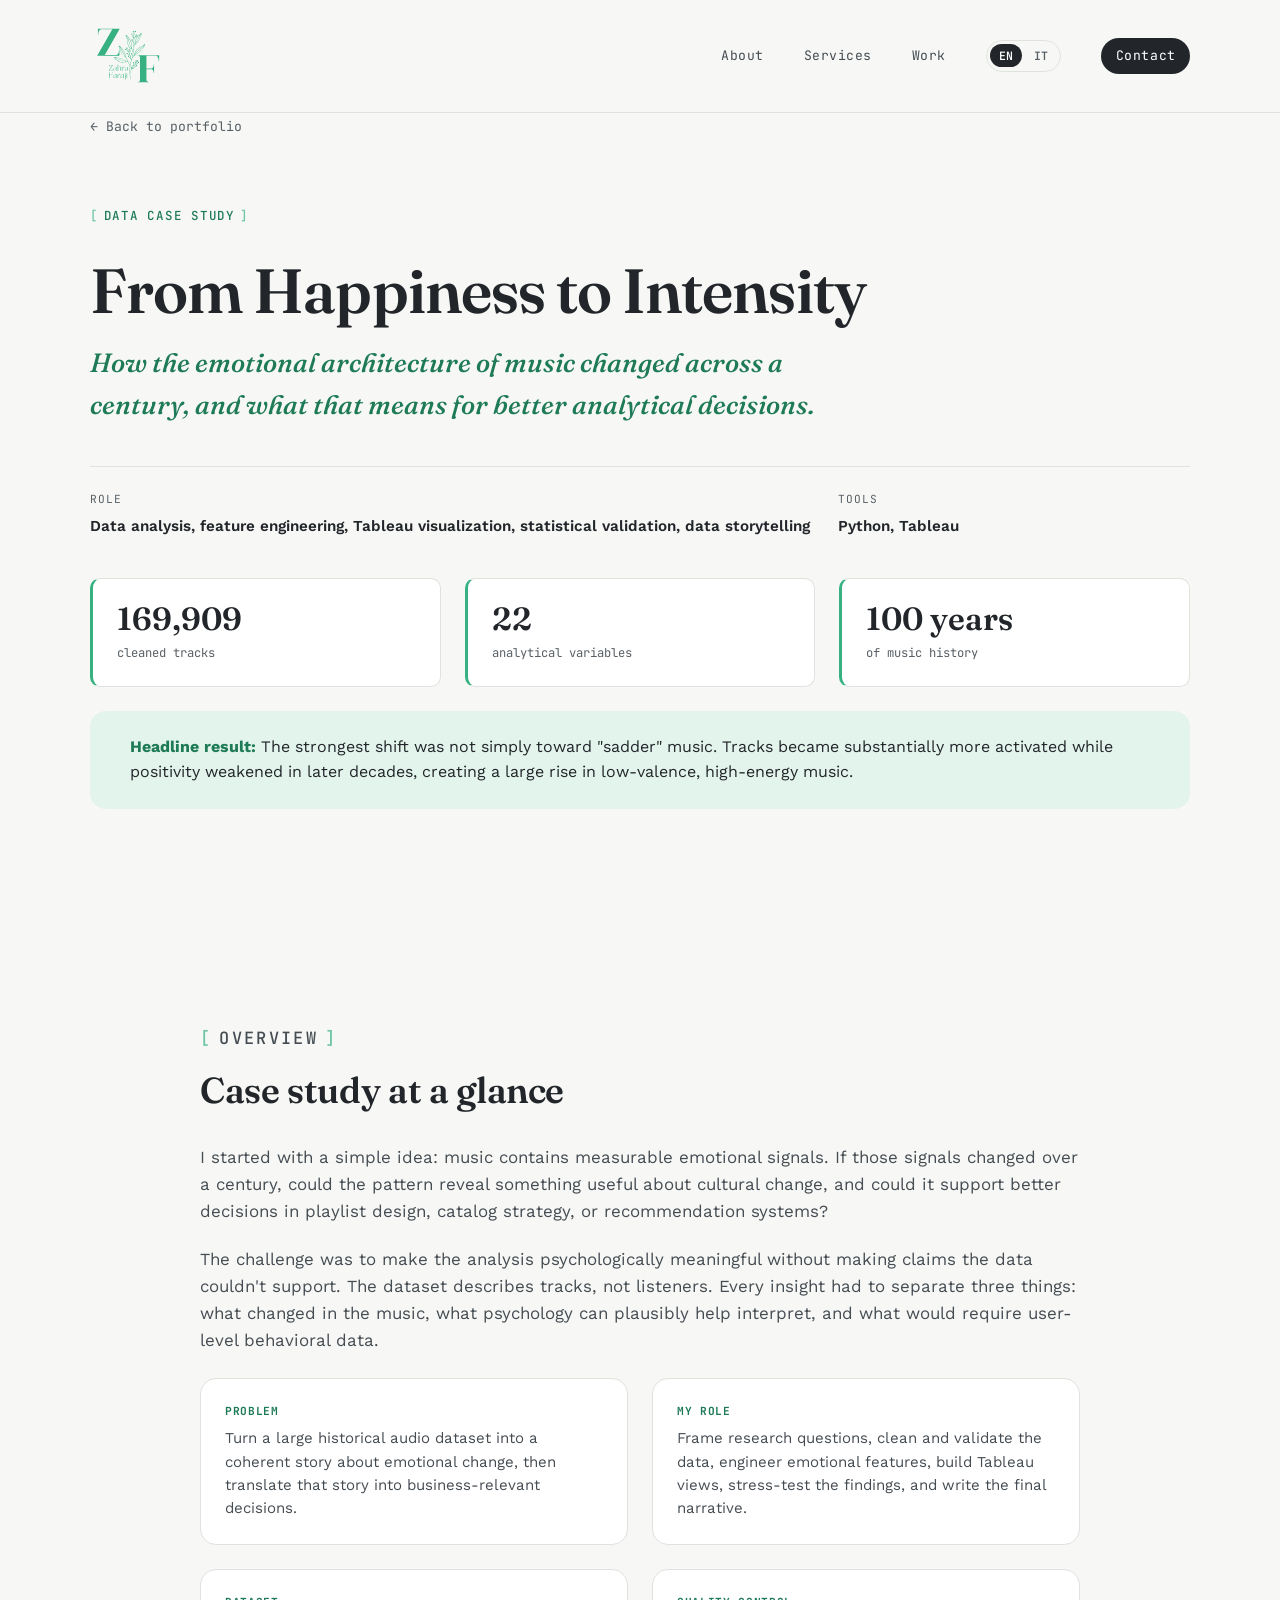
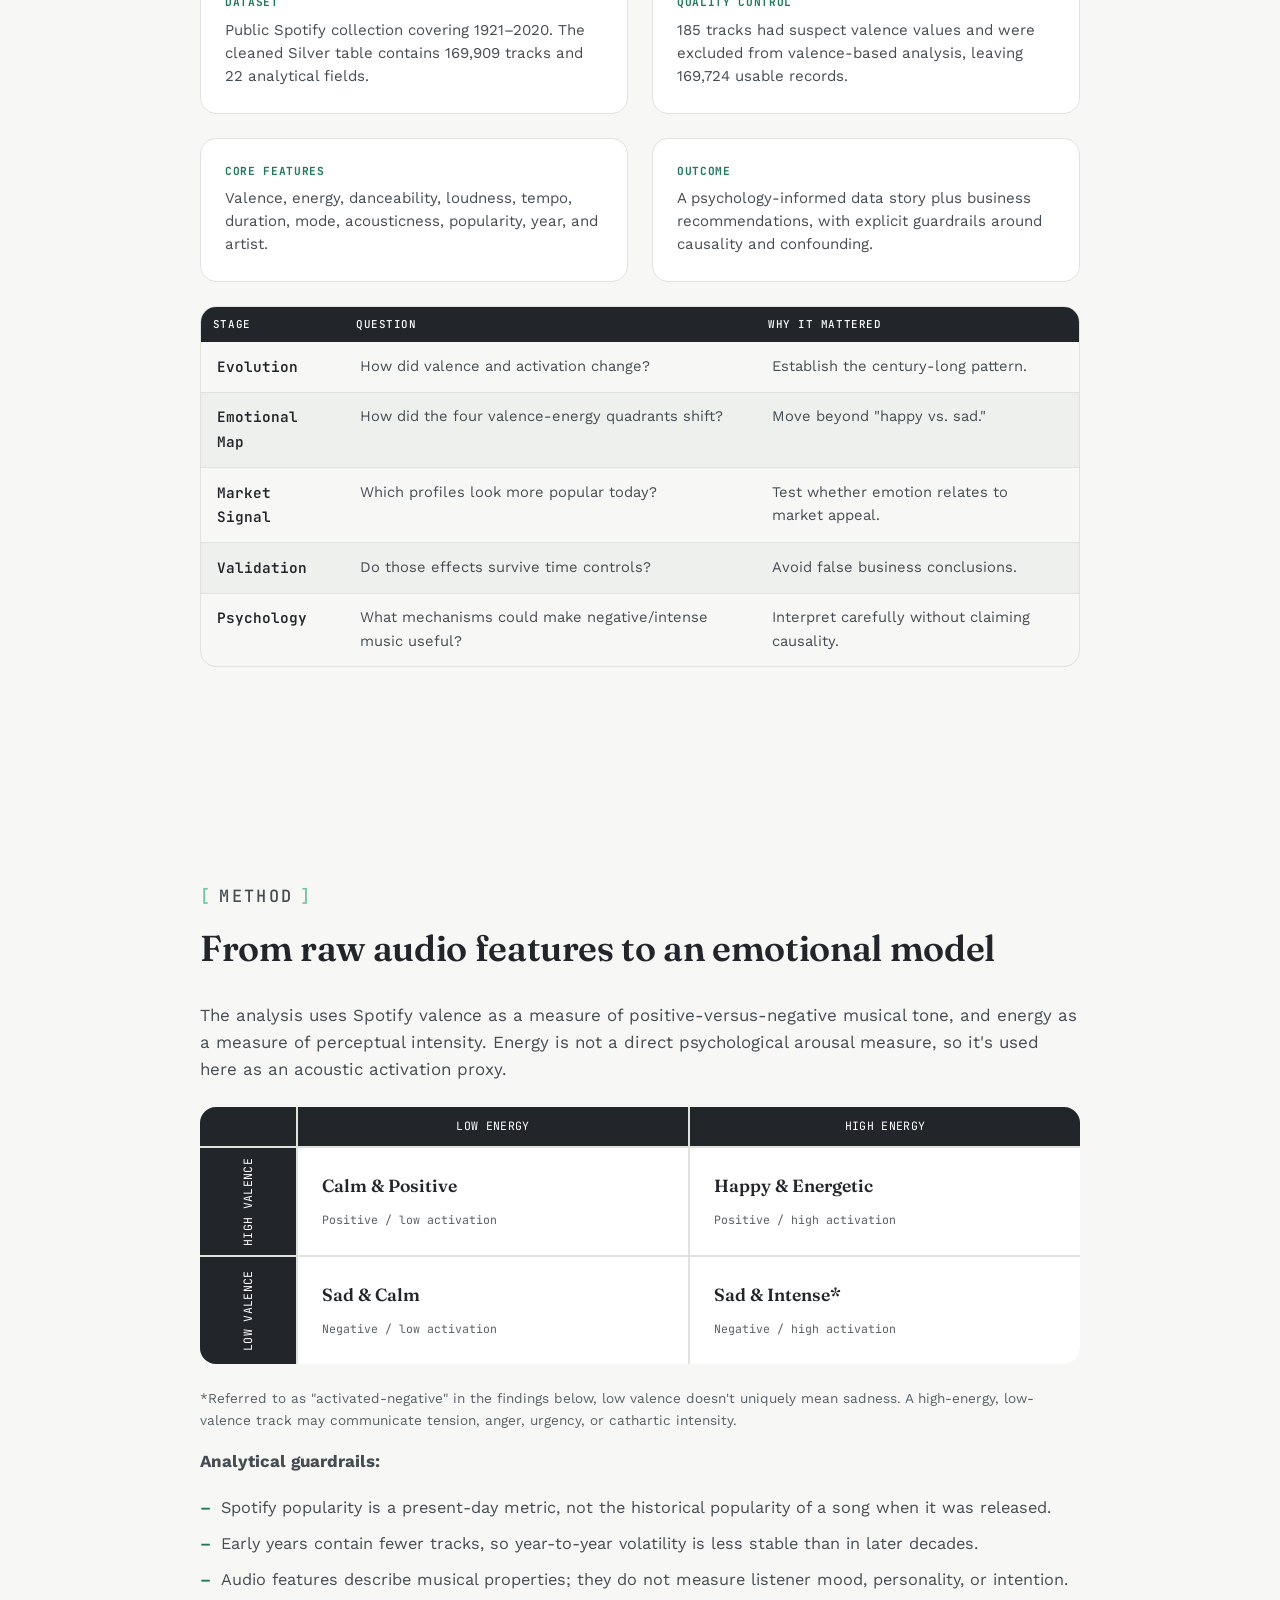
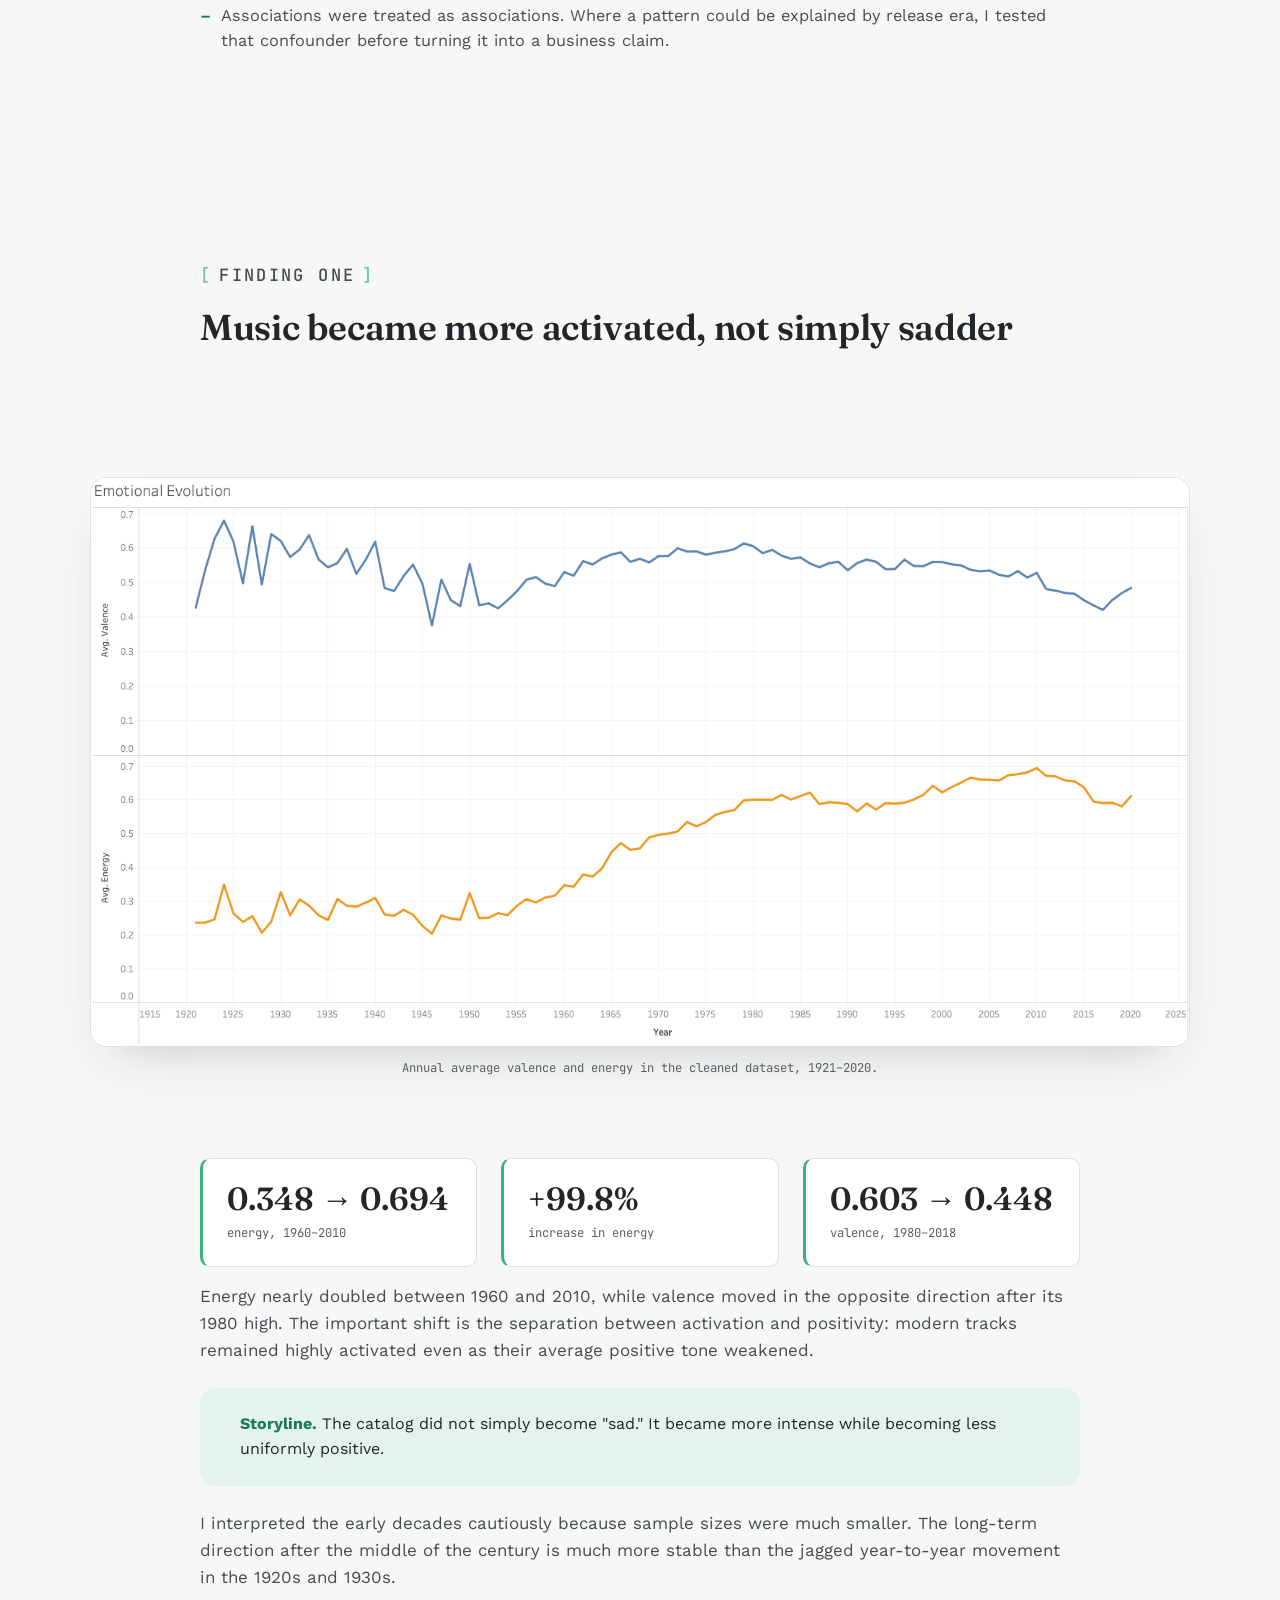
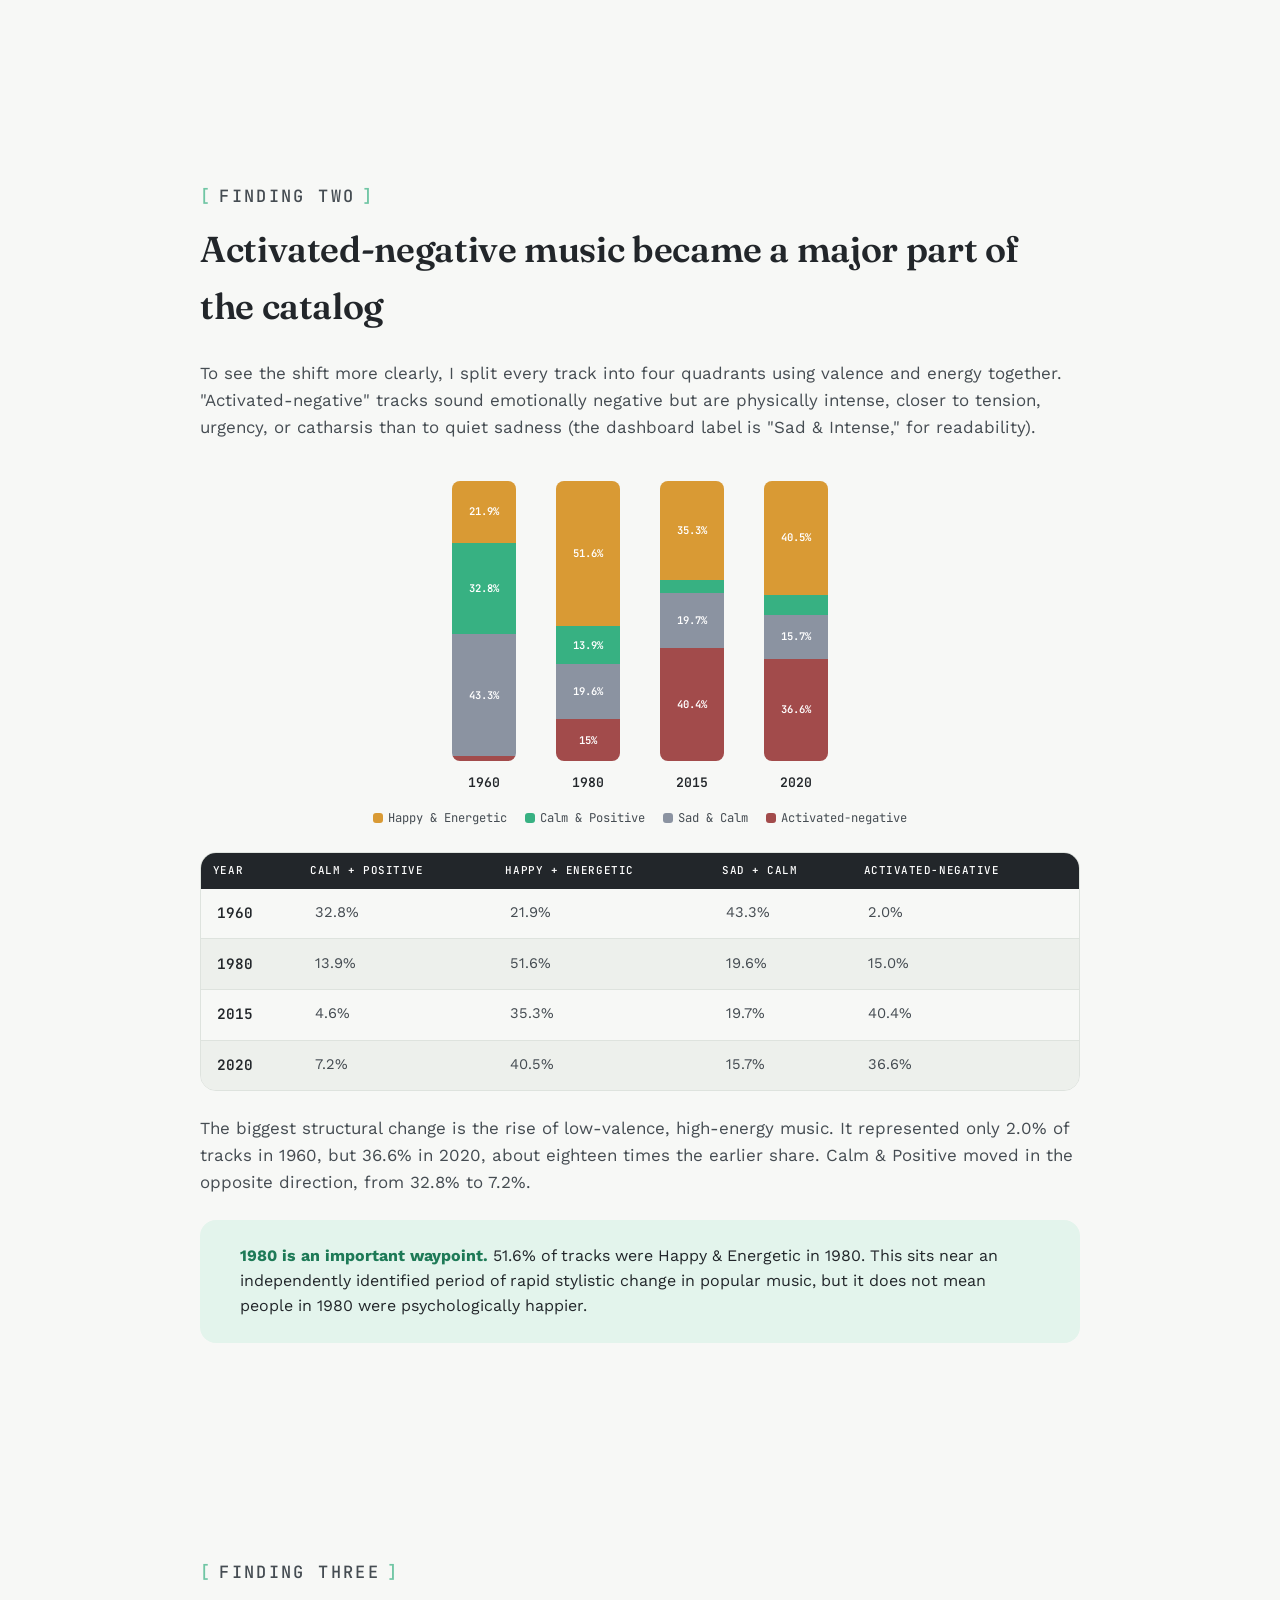
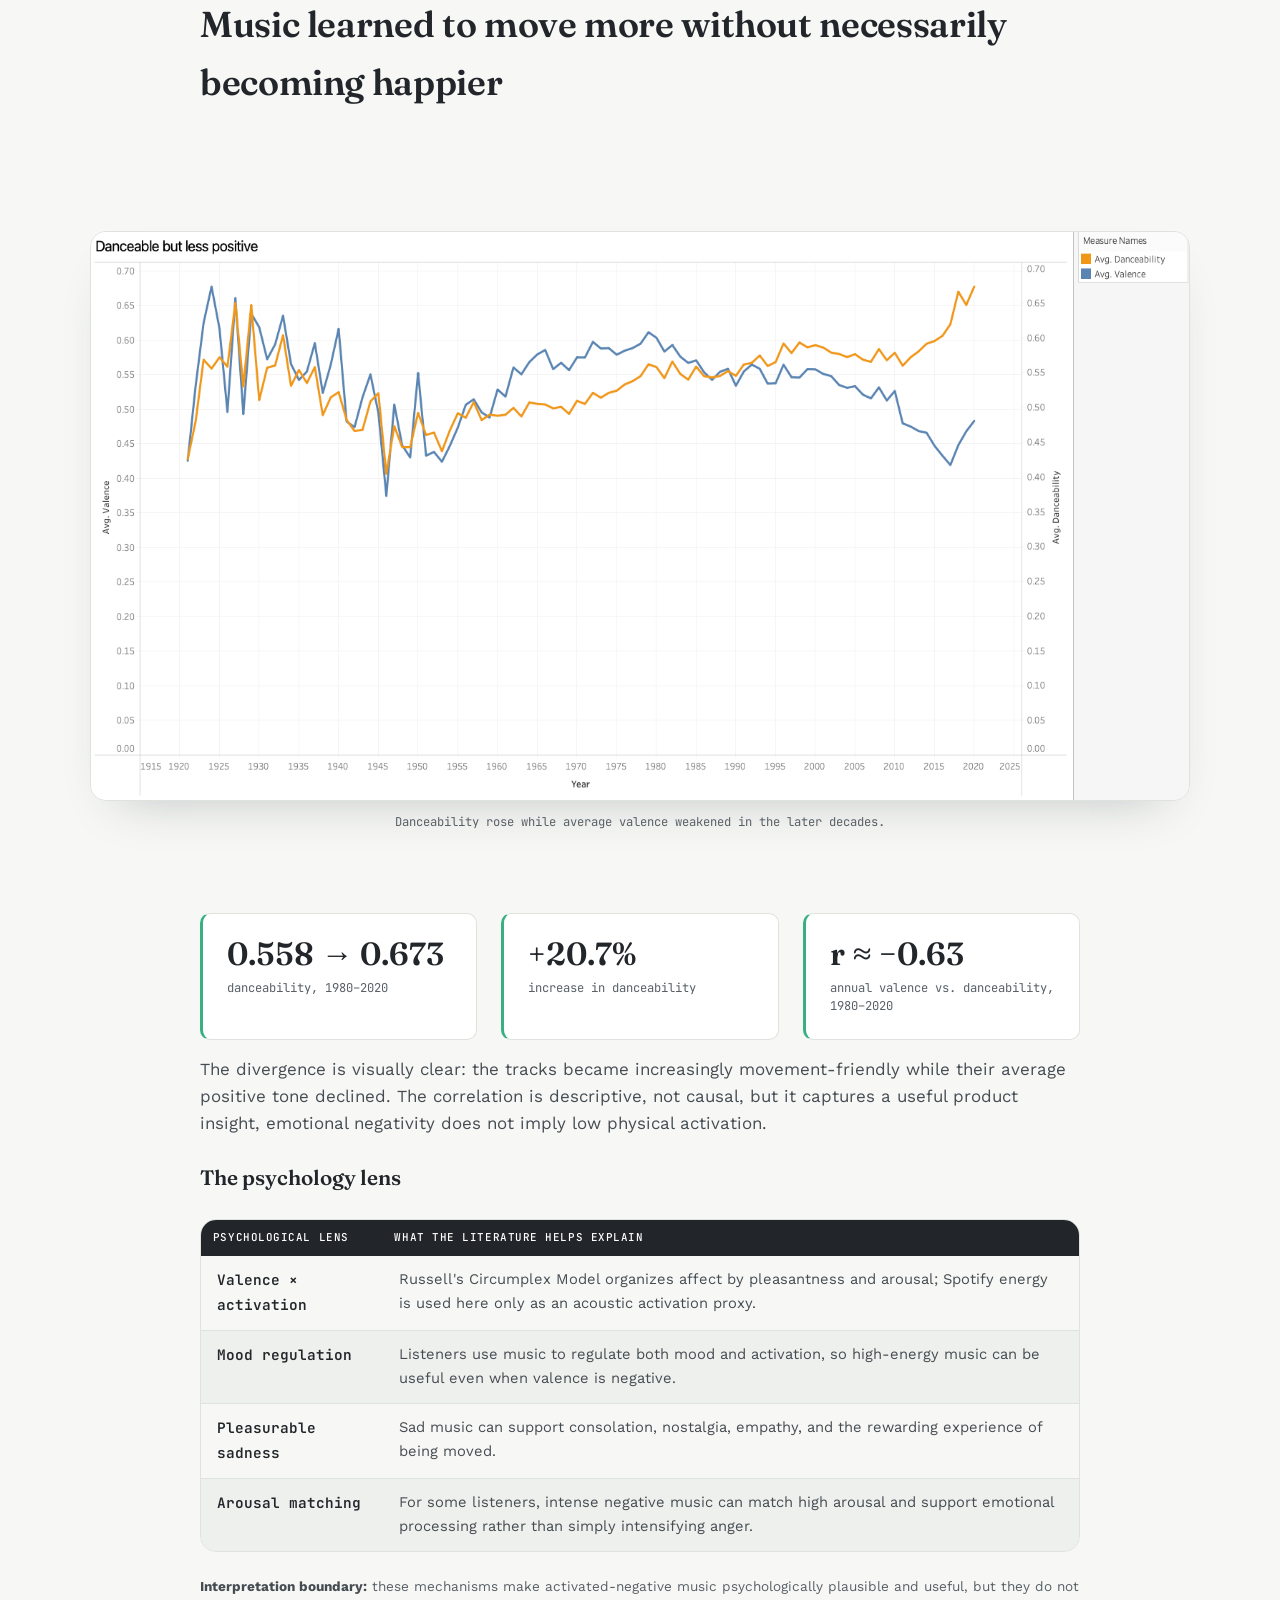
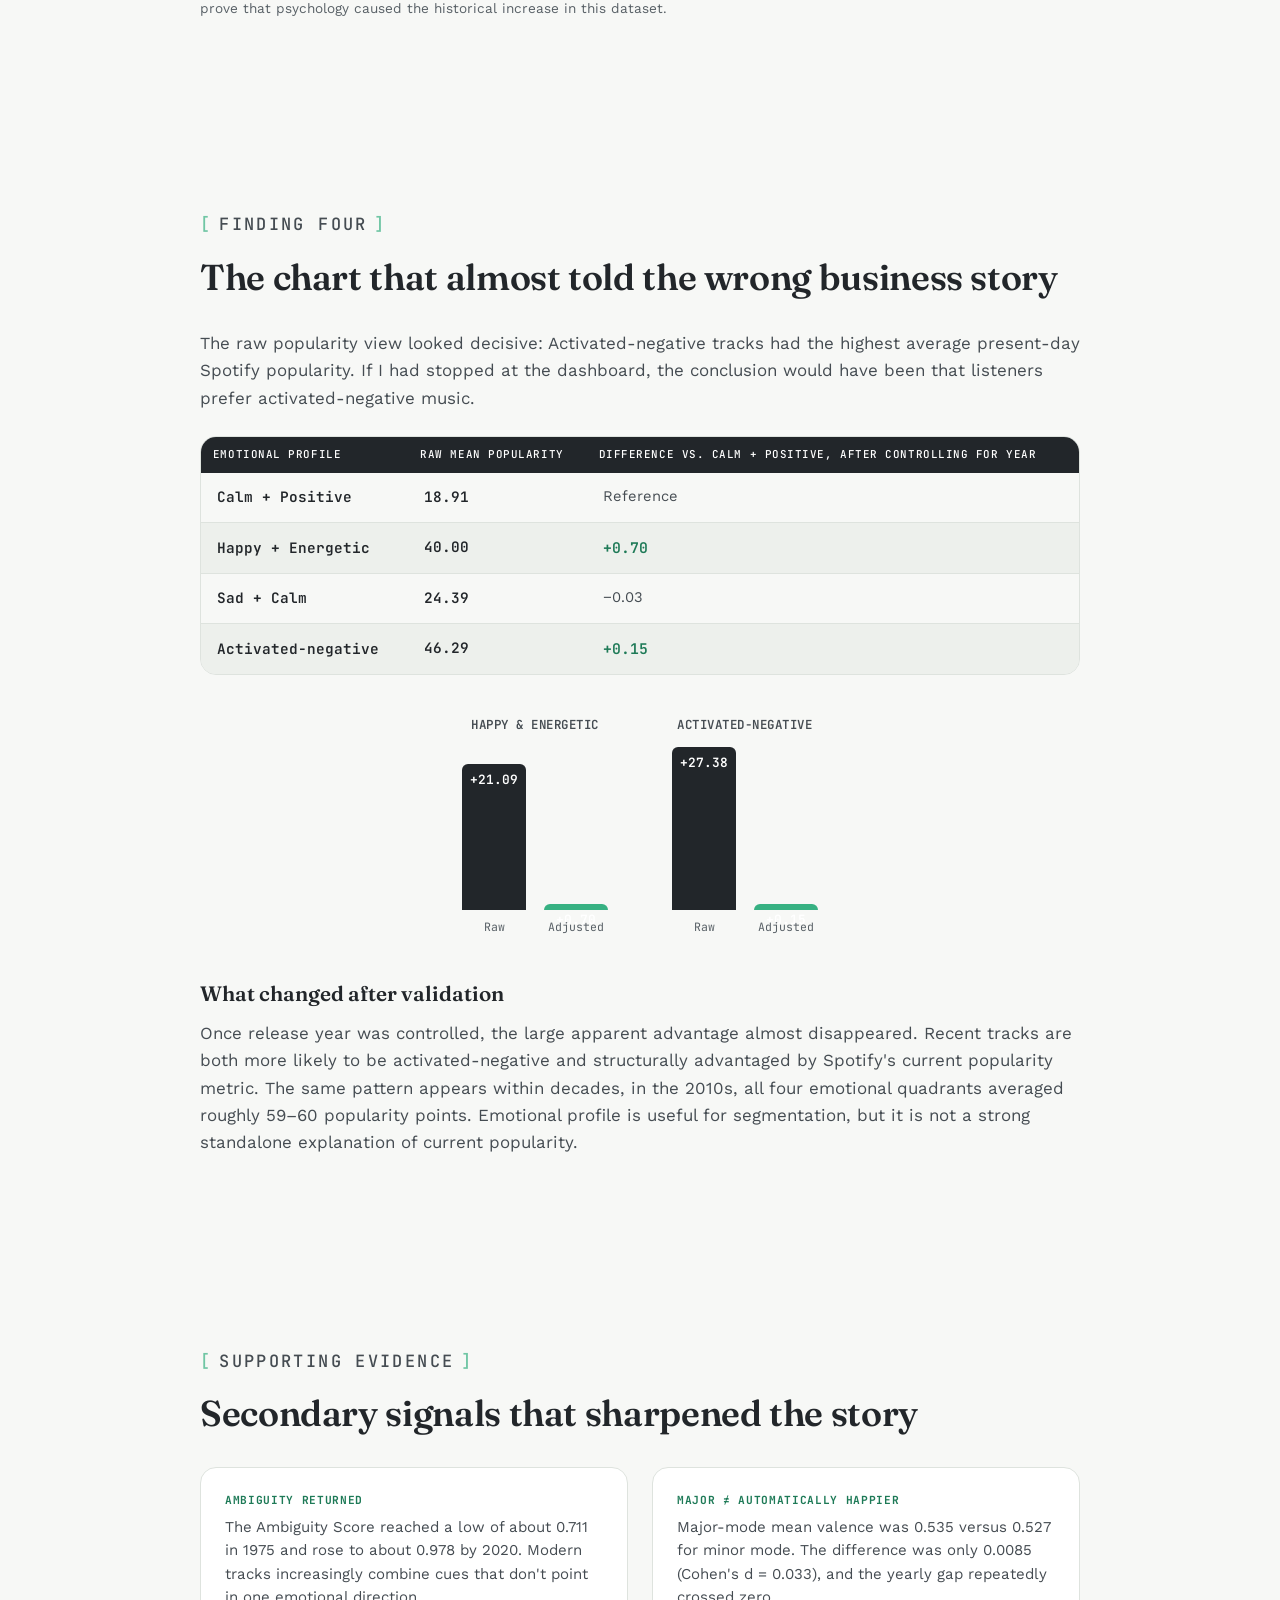
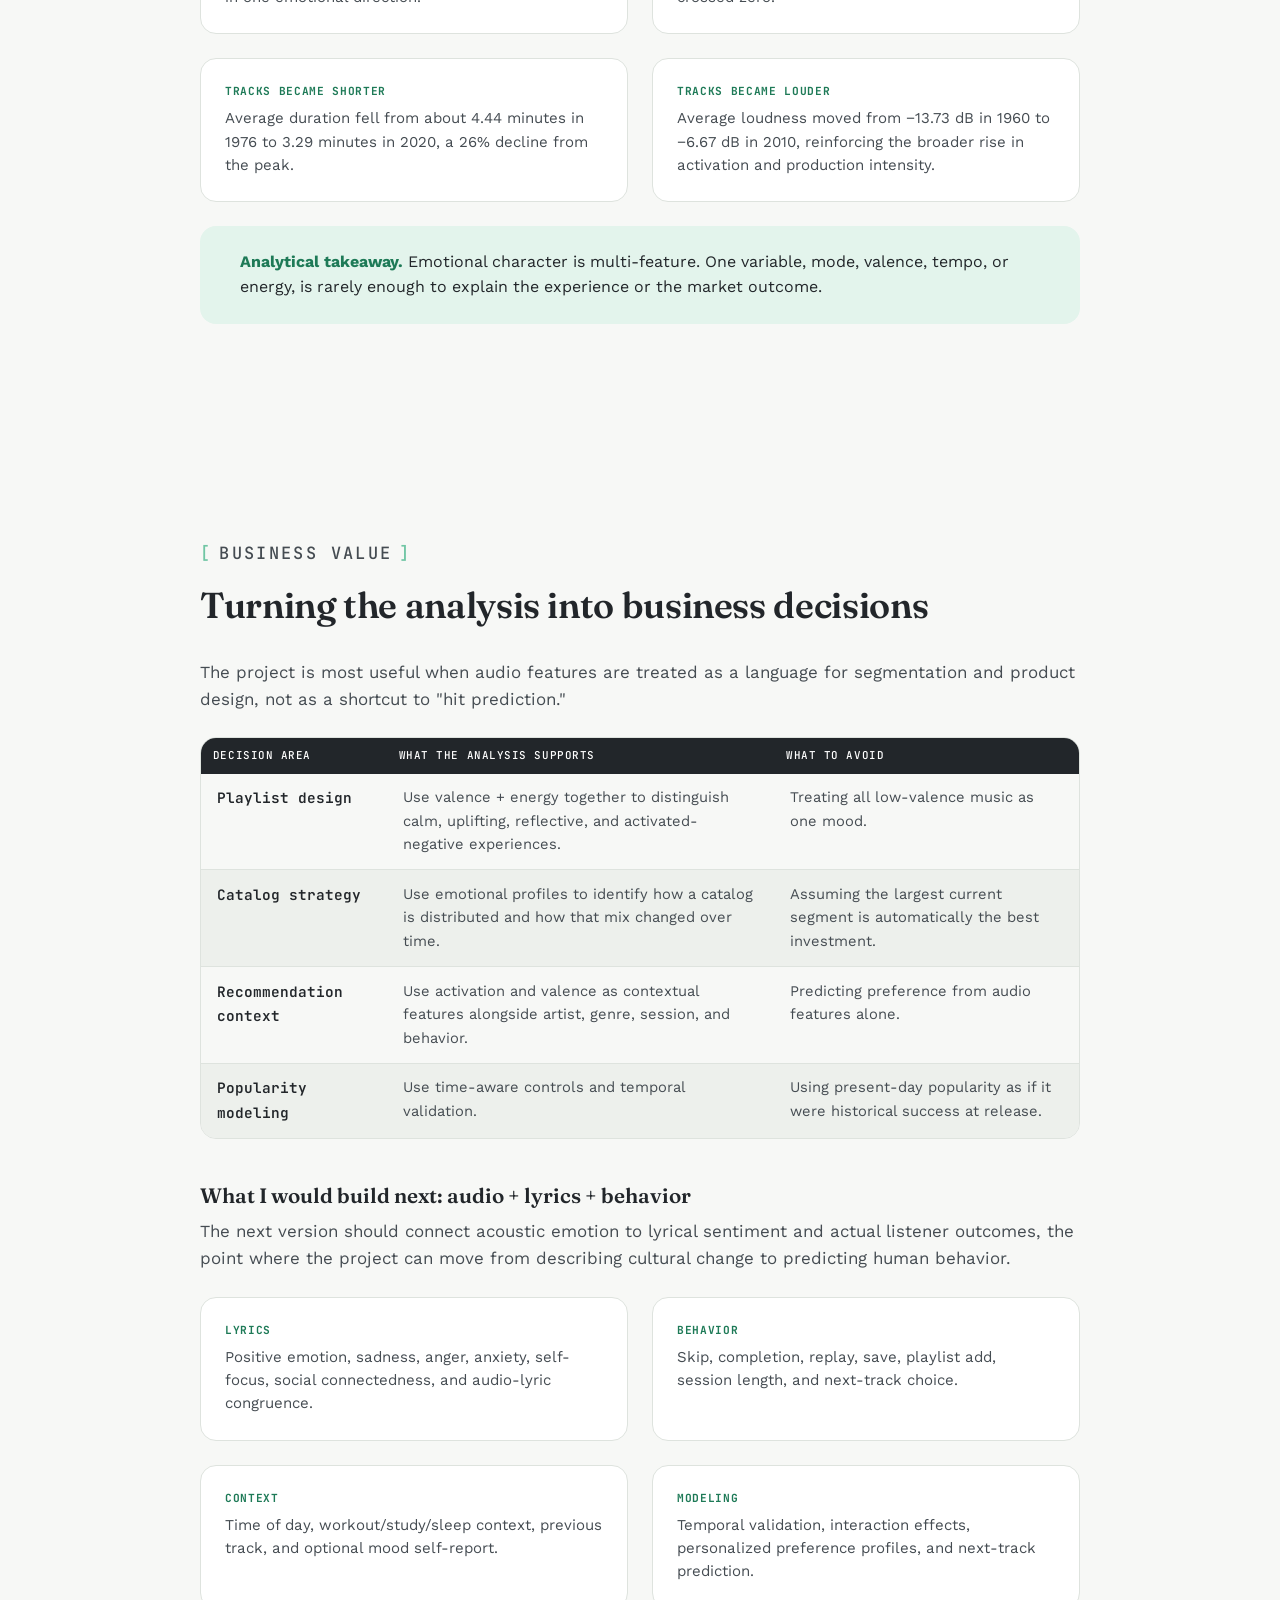
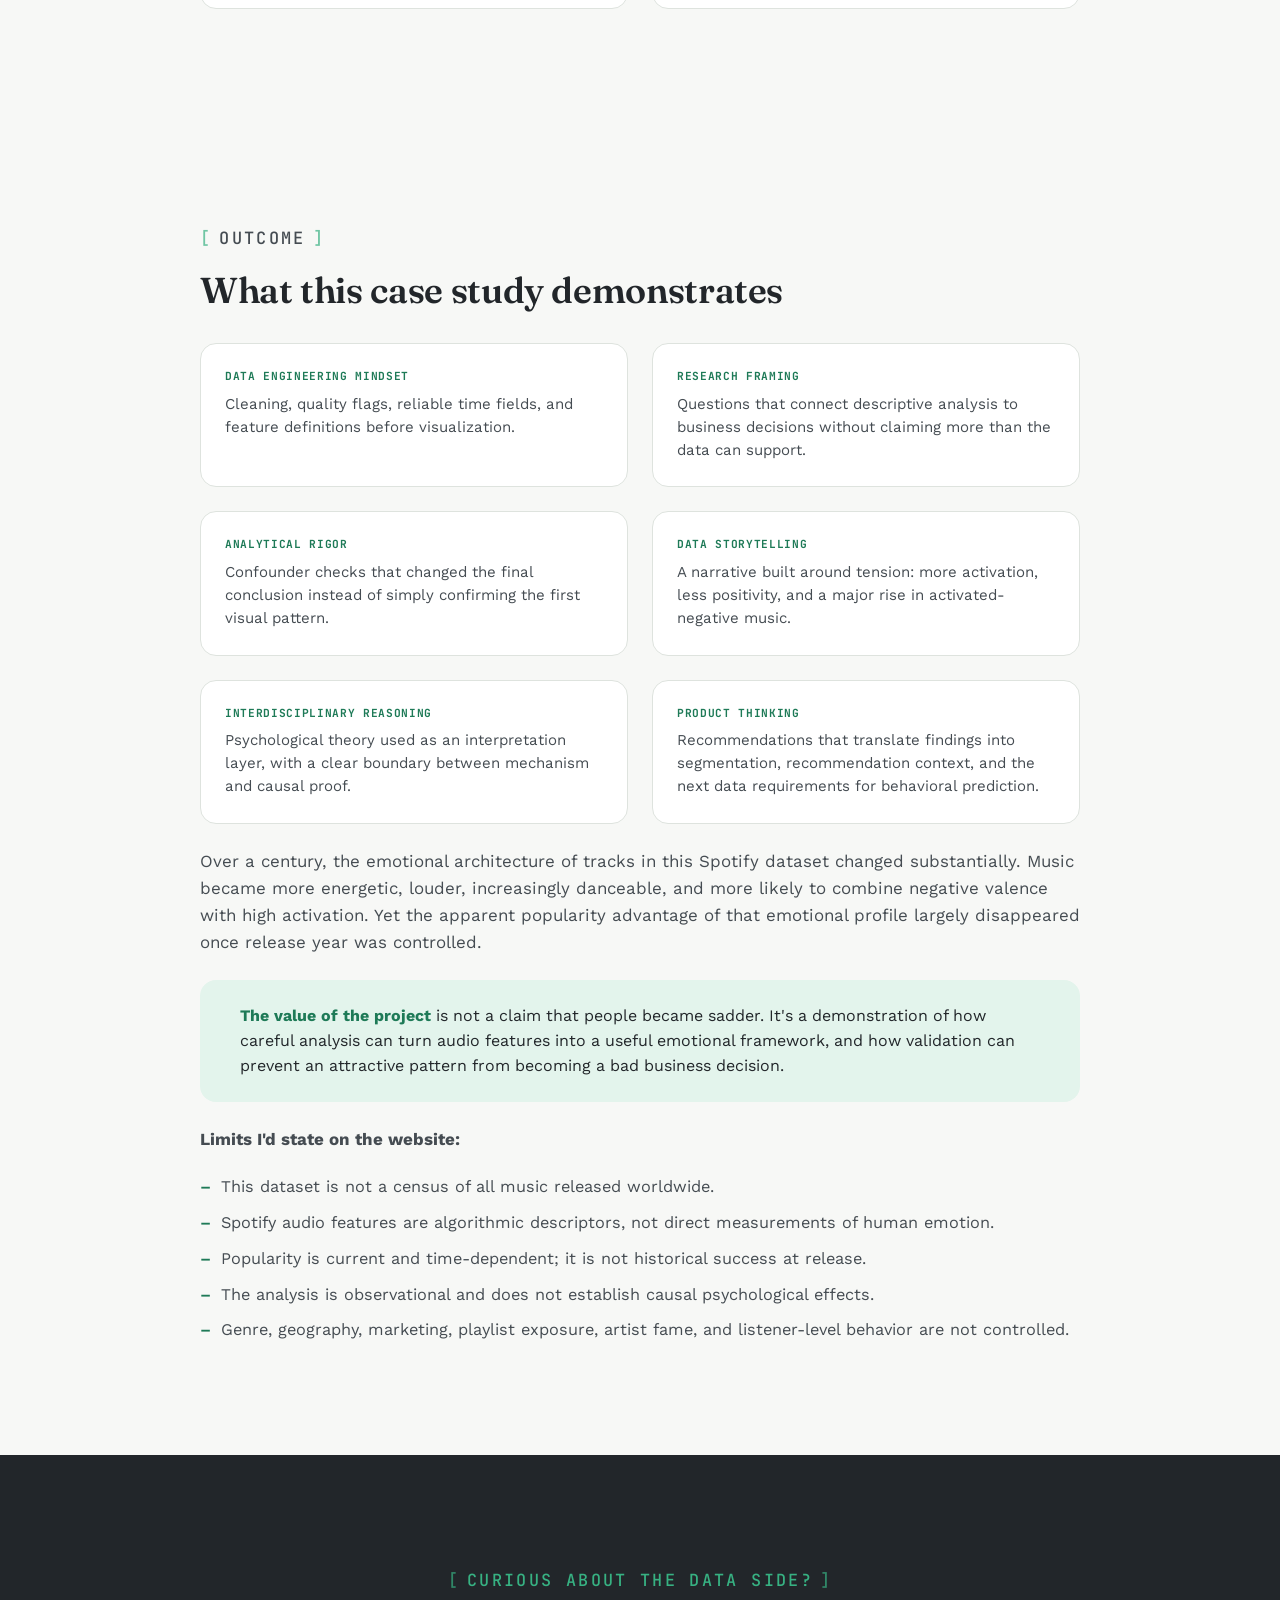
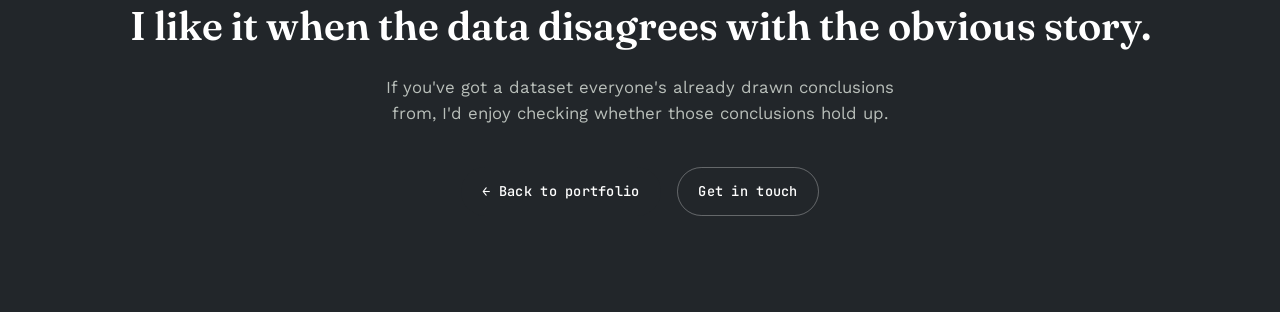
==== commit 94c9d6b4: "delete a part of case study" ====
--- a/spotify-case-study.html
+++ b/spotify-case-study.html
@@ -435,8 +435,6 @@
 
     <h3 style="font-family:var(--font-display);font-size:1.3rem;margin:var(--sp-4) 0 .5em;">What changed after validation</h3>
     <p>Once release year was controlled, the large apparent advantage almost disappeared. Recent tracks are both more likely to be activated-negative and structurally advantaged by Spotify's current popularity metric. The same pattern appears within decades, in the 2010s, all four emotional quadrants averaged roughly 59–60 popularity points. Emotional profile is useful for segmentation, but it is not a strong standalone explanation of current popularity.</p>
-
-    <div class="callout"><strong>Why this matters for a portfolio.</strong> This was the most important analytical moment in the project. It turned a visually persuasive chart into a lesson about confounding: what is common among popular tracks is not necessarily what causes popularity. For business decisions, time-aware validation matters more than an attractive correlation.</div>
   </div>
   <div data-lang="it">
     <p class="eyebrow">Quarta Scoperta</p>
@@ -475,8 +473,6 @@
     <h3 style="font-family:var(--font-display);font-size:1.3rem;margin:var(--sp-4) 0 .5em;">Cosa è cambiato dopo la validazione</h3>
     <p>Una volta controllato l'anno di uscita, il grande vantaggio apparente è quasi scomparso. I brani recenti hanno più probabilità di essere activated-negative e sono strutturalmente avvantaggiati dall'attuale metrica di popolarità di Spotify. Lo stesso schema appare all'interno dei singoli decenni, negli anni 2010, tutti e quattro i quadranti emotivi avevano in media circa 59–60 punti di popolarità. Il profilo emotivo è utile per la segmentazione, ma non è una spiegazione autonoma solida della popolarità attuale.</p>
 
-    <div class="callout"><strong>Perché questo conta per un portfolio.</strong> Questo è stato il momento analitico più importante del progetto. Ha trasformato un grafico visivamente persuasivo in una lezione sulle variabili confondenti: ciò che è comune tra i brani popolari non è necessariamente ciò che causa la popolarità. Per le decisioni di business, una validazione consapevole del tempo conta più di una correlazione attraente.</div>
-  </div>
 </section>
 </div>
 <!-- SECTION: EVIDENCE -->
